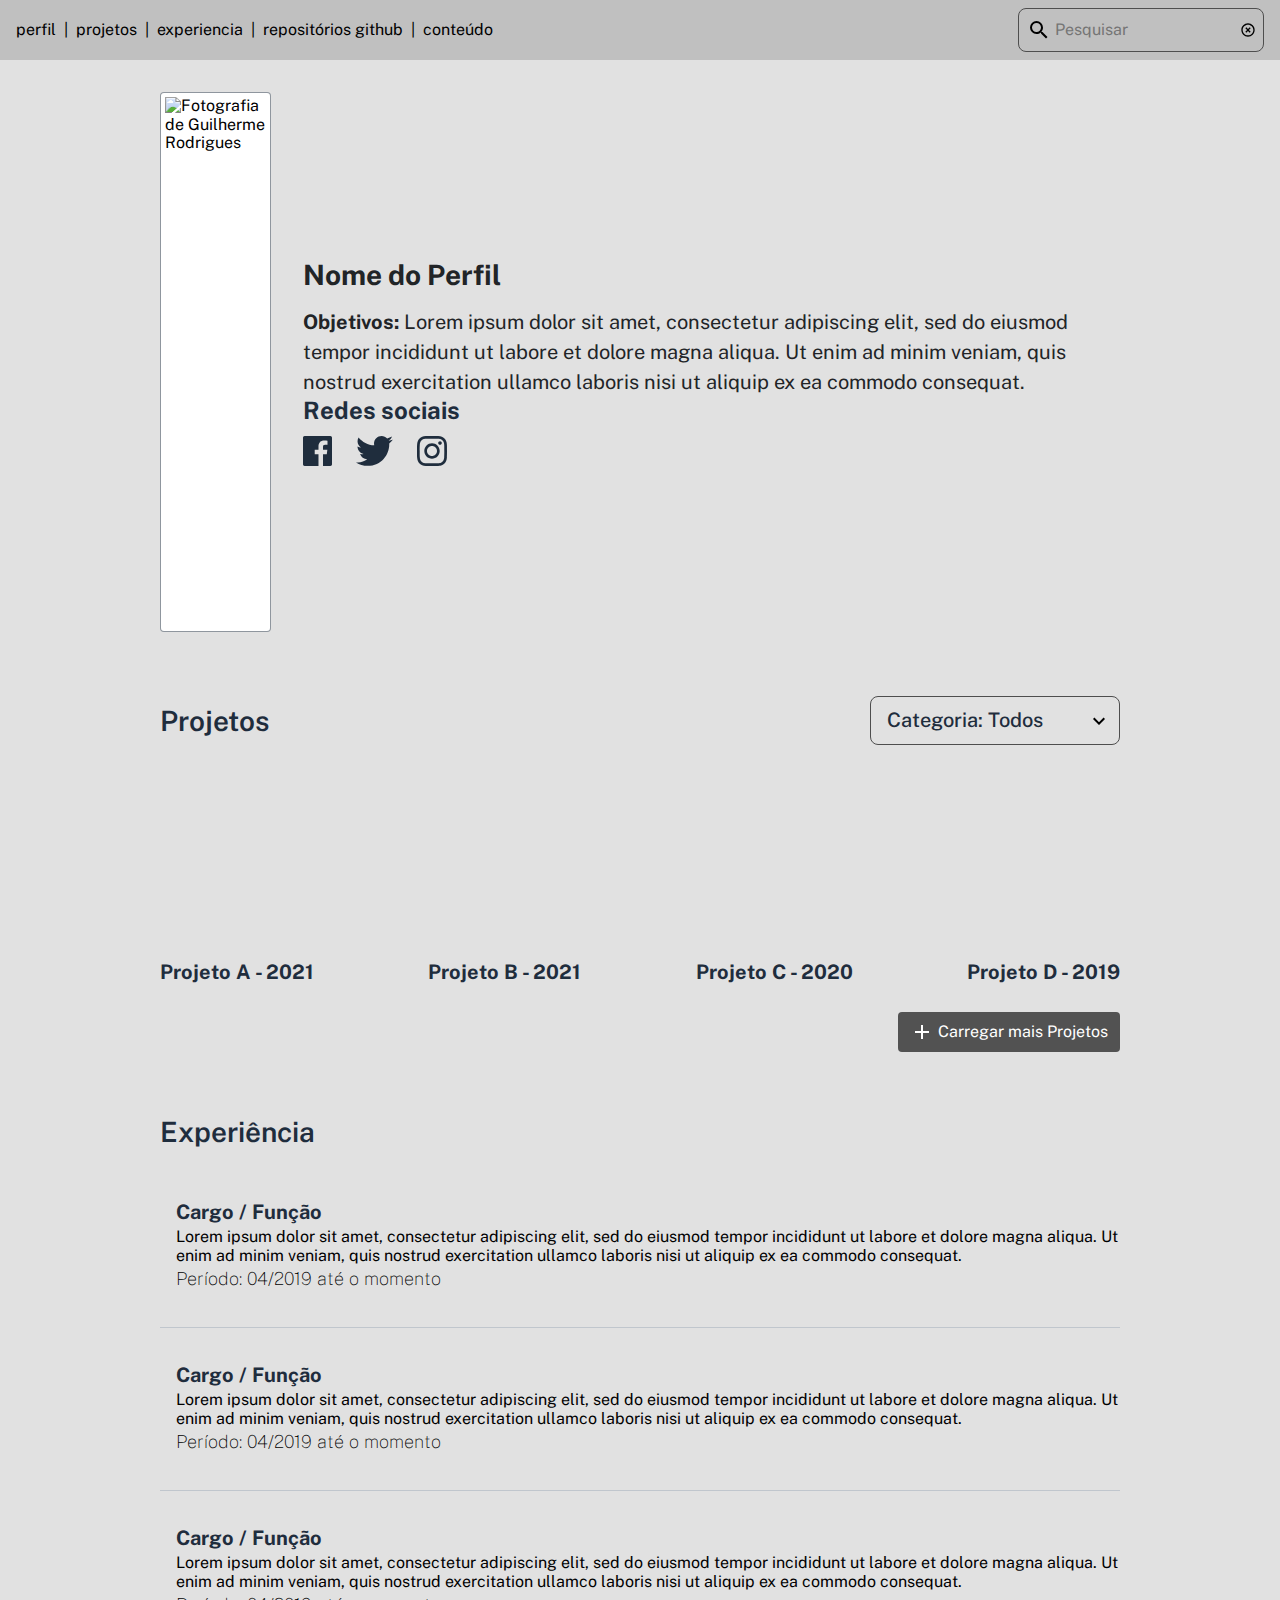
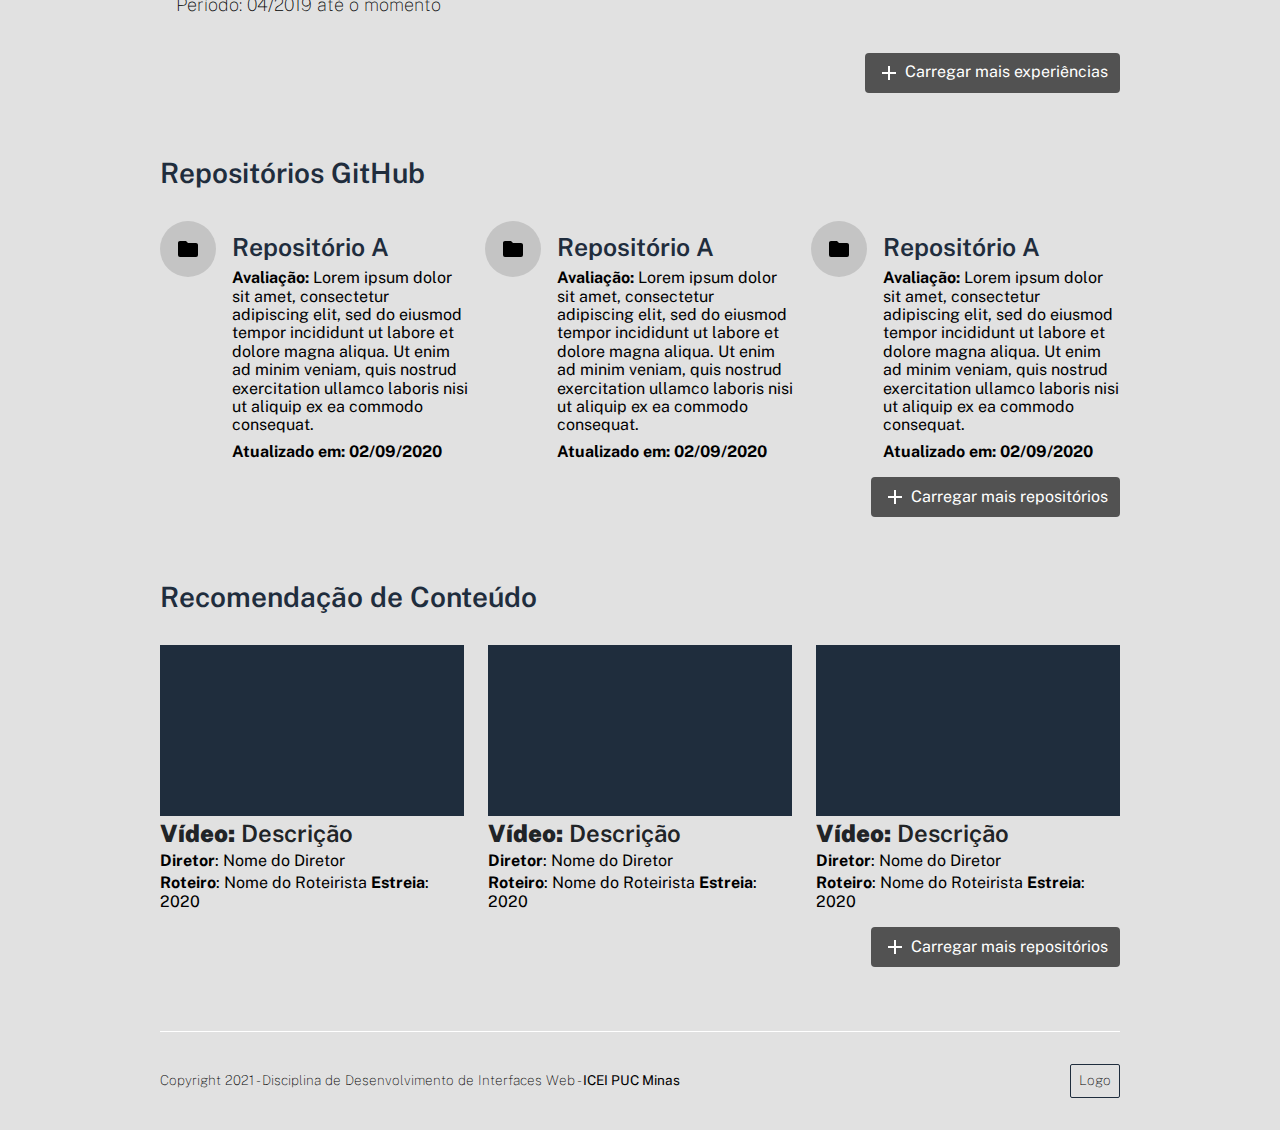
==== index.html @ 33e2d7bf "Adicionada seção de recomendações" ====
<!DOCTYPE html>
<html lang="pt-BR">
  <head>
    <!-- meta tags Requeridas -->
    <meta charset="utf-8" />
    <meta name="viewport" content="width=device-width, initial-scale=1" />
    <!-- Favicon e icones do site -->
    <link rel="apple-touch-icon" sizes="180x180" href="apple-touch-icon.png" />
    <link rel="icon" type="image/png" sizes="32x32" href="favicon-32x32.png" />
    <link rel="icon" type="image/png" sizes="16x16" href="favicon-16x16.png" />
    <link rel="manifest" href="site.webmanifest" />

    <!-- Nenhum framework externo apenas meu style e o nomalize para compatibilidade entre navegadores :) -->
    <link rel="stylesheet" href="vendor/normalize.css" />
    <link rel="stylesheet" href="style.css" />

    <!-- Titulo da aba -->
    <title>Site Pessoal</title>
  </head>

  <body>
    <header class="masthead">
      <nav>
        <ul>
          <!-- TODO: COlocar links com id das seções -->
          <li>perfil</li>
          <li>projetos</li>
          <li>experiencia</li>
          <li>repositórios github</li>
          <li>conteúdo</li>
        </ul>

        <span class="input-container">
          <input type="text" placeholder="Pesquisar" />
          <button class="delete-button"></button>
        </span>
      </nav>
    </header>

    <main class="site-content">
      <section class="profile-section">
        <img
          class="profile-section__profile-picture"
          src="https://github.com/guilhermerodrigues680.png"
          alt="Fotografia de Guilherme Rodrigues"
        />

        <div class="profile-section__side">
          <div class="profile-section__profile-information">
            <h2>Nome do Perfil</h2>
            <p>
              <b>Objetivos:</b> Lorem ipsum dolor sit amet, consectetur adipiscing elit, sed do
              eiusmod tempor incididunt ut labore et dolore magna aliqua. Ut enim ad minim veniam,
              quis nostrud exercitation ullamco laboris nisi ut aliquip ex ea commodo consequat.
            </p>
          </div>

          <div>
            <h6 class="profile-section__social-networks-title">Redes sociais</h6>
            <div class="profile-section__social-networks-images">
              <a href="https://facebook.com" target="_blank">
                <img src="images/facebook-logo.svg" alt="logo do facebook" />
              </a>
              <a href="https://twitter.com" target="_blank">
                <img src="images/twitter-bird-logo.svg" alt="logo do twitter" />
              </a>
              <a href="https://instagram.com" target="_blank">
                <img src="images/instagram-logo.svg" alt="logo do instagram" />
              </a>
            </div>
          </div>
        </div>
      </section>

      <section class="projects-section">
        <header>
          <h2>Projetos</h2>

          <select>
            <option>Categoria: Todos</option>
            <option>Categoria: Front-End</option>
            <option>Categoria: Back-End</option>
            <option>Categoria: IOT</option>
          </select>
        </header>

        <div class="projects-section__projects-list">
          <figure>
            <img src="http://lorempixel.com/400/400" alt="" />
            <figcaption>Projeto A - 2021</figcaption>
          </figure>

          <figure>
            <img src="http://lorempixel.com/400/400" alt="" />
            <figcaption>Projeto B - 2021</figcaption>
          </figure>

          <figure>
            <img src="http://lorempixel.com/400/400" alt="" />
            <figcaption>Projeto C - 2020</figcaption>
          </figure>

          <figure>
            <img src="http://lorempixel.com/400/400" alt="" />
            <figcaption>Projeto D - 2019</figcaption>
          </figure>
        </div>

        <footer>
          <button class="btn btn--plus">Carregar mais Projetos</button>
        </footer>
      </section>

      <section class="experience-section">
        <header>
          <h2>Experiência</h2>
        </header>

        <div class="experience-section__experience-list">
          <div class="experience-section__experience-card">
            <img src="http://lorempixel.com/400/400" alt="" />
            <div class="experience-section__experience-card__side">
              <h3>Cargo / Função</h3>
              <p>
                Lorem ipsum dolor sit amet, consectetur adipiscing elit, sed do eiusmod tempor
                incididunt ut labore et dolore magna aliqua. Ut enim ad minim veniam, quis nostrud
                exercitation ullamco laboris nisi ut aliquip ex ea commodo consequat.
              </p>
              <p>Período: 04/2019 até o momento</p>
            </div>
          </div>

          <hr class="hr" />

          <div class="experience-section__experience-card">
            <img src="http://lorempixel.com/400/400" alt="" />
            <div class="experience-section__experience-card__side">
              <h3>Cargo / Função</h3>
              <p>
                Lorem ipsum dolor sit amet, consectetur adipiscing elit, sed do eiusmod tempor
                incididunt ut labore et dolore magna aliqua. Ut enim ad minim veniam, quis nostrud
                exercitation ullamco laboris nisi ut aliquip ex ea commodo consequat.
              </p>
              <p>Período: 04/2019 até o momento</p>
            </div>
          </div>

          <hr class="hr" />

          <div class="experience-section__experience-card">
            <img src="http://lorempixel.com/400/400" alt="" />
            <div class="experience-section__experience-card__side">
              <h3>Cargo / Função</h3>
              <p>
                Lorem ipsum dolor sit amet, consectetur adipiscing elit, sed do eiusmod tempor
                incididunt ut labore et dolore magna aliqua. Ut enim ad minim veniam, quis nostrud
                exercitation ullamco laboris nisi ut aliquip ex ea commodo consequat.
              </p>
              <p>Período: 04/2019 até o momento</p>
            </div>
          </div>
        </div>

        <footer>
          <button class="btn btn--plus">Carregar mais experiências</button>
        </footer>
      </section>

      <section class="github-repositories-section">
        <header>
          <h2>Repositórios GitHub</h2>
        </header>

        <div class="github-repositories-section__repositories-list">
          <div class="github-repositories-section__repository-card">
            <span class="repository-card__image-container">
              <img src="images/folder.svg" alt="" />
            </span>

            <div class="repository-card__text-container">
              <h3>Repositório A</h3>
              <p>
                <b>Avaliação: </b>
                Lorem ipsum dolor sit amet, consectetur adipiscing elit, sed do eiusmod tempor
                incididunt ut labore et dolore magna aliqua. Ut enim ad minim veniam, quis nostrud
                exercitation ullamco laboris nisi ut aliquip ex ea commodo consequat.
              </p>
              <p>Atualizado em: 02/09/2020</p>
            </div>
          </div>

          <div class="github-repositories-section__repository-card">
            <span class="repository-card__image-container">
              <img src="images/folder.svg" alt="" />
            </span>

            <div class="repository-card__text-container">
              <h3>Repositório A</h3>
              <p>
                <b>Avaliação: </b>
                Lorem ipsum dolor sit amet, consectetur adipiscing elit, sed do eiusmod tempor
                incididunt ut labore et dolore magna aliqua. Ut enim ad minim veniam, quis nostrud
                exercitation ullamco laboris nisi ut aliquip ex ea commodo consequat.
              </p>
              <p>Atualizado em: 02/09/2020</p>
            </div>
          </div>

          <div class="github-repositories-section__repository-card">
            <span class="repository-card__image-container">
              <img src="images/folder.svg" alt="" />
            </span>

            <div class="repository-card__text-container">
              <h3>Repositório A</h3>
              <p>
                <b>Avaliação: </b>
                Lorem ipsum dolor sit amet, consectetur adipiscing elit, sed do eiusmod tempor
                incididunt ut labore et dolore magna aliqua. Ut enim ad minim veniam, quis nostrud
                exercitation ullamco laboris nisi ut aliquip ex ea commodo consequat.
              </p>
              <p>Atualizado em: 02/09/2020</p>
            </div>
          </div>
        </div>

        <footer>
          <button class="btn btn--plus">Carregar mais repositórios</button>
        </footer>
      </section>

      <section class="recommendation-section">
        <header>
          <h2>Recomendação de Conteúdo</h2>
        </header>

        <div class="recommendation-section__recommendation-list">
          <div class="recommendation-section__recommendation-card">
            <div class="recommendation-card__video-container">
              <iframe
                src="https://www.youtube-nocookie.com/embed/4dQtz1PpY9A"
                title="YouTube video player"
                allow="accelerometer; autoplay; clipboard-write; encrypted-media; gyroscope; picture-in-picture"
                allowfullscreen
              ></iframe>
            </div>

            <h3><b>Vídeo:</b> Descrição</h3>
            <p><b>Diretor</b>: Nome do Diretor</p>
            <p><b>Roteiro</b>: Nome do Roteirista <b>Estreia</b>: 2020</p>
          </div>

          <div class="recommendation-section__recommendation-card">
            <div class="recommendation-card__video-container">
              <iframe
                src="https://www.youtube-nocookie.com/embed/229xfk3EEM8"
                title="YouTube video player"
                allow="accelerometer; autoplay; clipboard-write; encrypted-media; gyroscope; picture-in-picture"
                allowfullscreen
              ></iframe>
            </div>

            <h3><b>Vídeo:</b> Descrição</h3>
            <p><b>Diretor</b>: Nome do Diretor</p>
            <p><b>Roteiro</b>: Nome do Roteirista <b>Estreia</b>: 2020</p>
          </div>

          <div class="recommendation-section__recommendation-card">
            <div class="recommendation-card__video-container">
              <iframe
                src="https://www.youtube-nocookie.com/embed/Ri76yOpLrNg"
                title="YouTube video player"
                allow="accelerometer; autoplay; clipboard-write; encrypted-media; gyroscope; picture-in-picture"
                allowfullscreen
              ></iframe>
            </div>

            <h3><b>Vídeo:</b> Descrição</h3>
            <p><b>Diretor</b>: Nome do Diretor</p>
            <p><b>Roteiro</b>: Nome do Roteirista <b>Estreia</b>: 2020</p>
          </div>
        </div>

        <footer>
          <button class="btn btn--plus">Carregar mais repositórios</button>
        </footer>
      </section>
    </main>

    <footer class="mastfooter">
      <span>
        Copyright 2021 - Disciplina de Desenvolvimento de Interfaces Web -
        <b>ICEI PUC Minas</b>
      </span>
      <span>Logo</span>
    </footer>

    <!-- Nenhuma biblioteca externa é necessária para o site funcionar :) -->
  </body>
</html>
---- style.css ----
@charset "UTF-8";
@import url("https://fonts.googleapis.com/css2?family=Public+Sans:wght@100;200;300;400;500;600;700;900&display=swap");
*,
*:before,
*:after {
  box-sizing: inherit;
}

html {
  box-sizing: border-box;
  font-family: "Public Sans", sans-serif;
}

body {
  background: #e1e1e1;
}

/* Removendo as bordas padrões */
blockquote,
dl,
dd,
h1,
h2,
h3,
h4,
h5,
h6,
hr,
figure,
p,
pre {
  margin: 0;
}

/* Os headings não têm estilo  */
h1,
h2,
h3,
h4,
h5,
h6 {
  font-size: inherit;
  font-weight: inherit;
}

/* Botões */
.btn {
  appearance: none;
  padding: 0.5rem 0.75rem;
  background: #525252;
  border-radius: 4px;
  border: none;
  color: white;
  display: flex;
  align-items: center;
  justify-content: center;
  cursor: pointer;
}

.btn--plus::before {
  content: "";
  display: block;
  background-color: transparent;
  background-image: url("images/plus.svg");
  background-repeat: no-repeat;
  background-position: center;
  background-size: contain;
  height: 1.5rem;
  width: 1.5rem;
  color: white;
  margin-right: 0.25rem;
}

/* Linhas */
.hr {
  border: none;
  border-top: thin solid rgba(96, 121, 148, 0.25);
}

/* Header e Navbar */
.masthead nav {
  background: #c0c0c0;
  padding: 0.5rem 1rem;
  display: flex;
  justify-content: center;
  align-items: center;
  margin-bottom: 2rem;
}

.masthead nav ul {
  display: none;
}

.masthead nav .input-container {
  position: relative;
  width: 100%;
}

.masthead nav .input-container input {
  width: 100%;
  background: url("images/magnify.svg") 0.5rem 50% no-repeat;
  padding: 0.75rem 1rem 0.75rem 2.25rem;
  border-radius: 8px;
  border: thin solid #4e4e4e;
  appearance: none;
}

.masthead nav .input-container .delete-button {
  position: absolute;
  top: 50%;
  right: 0.5rem;
  transform: translateY(-50%);
  background-color: transparent;
  background-image: url("images/close-circle-outline.svg");
  background-repeat: no-repeat;
  background-position: center;
  background-size: contain;
  border: none;
  appearance: none;
  height: 1rem;
  width: 1rem;
  cursor: pointer;
}

@media (min-width: 992px) {
  .masthead nav {
    justify-content: space-between;
  }
  .masthead nav ul {
    list-style: none;
    margin: 0;
    padding: 0;
    display: flex;
    column-gap: 0.5em;
  }
  .masthead nav ul li {
    cursor: pointer;
  }
  .masthead nav ul li:not(:first-child)::before {
    content: "|";
    padding-right: 0.5rem;
    cursor: default;
  }
}

@media (min-width: 992px) and (hover: hover) and (pointer: fine) {
  .masthead nav ul li:hover {
    /* https://ferie.medium.com/detect-a-touch-device-with-only-css-9f8e30fa1134 */
    /* mouse, touch pad */
    color: #607994;
  }
  .masthead nav ul li:hover::before {
    color: #1f2d3d;
  }
}

@media (min-width: 992px) {
  .masthead nav .input-container {
    width: auto;
  }
  .masthead nav .input-container input {
    width: auto;
  }
}

/* Aplicar a todas secoes responsivas */
.responsive-section, .profile-section, .projects-section, .experience-section, .github-repositories-section, .recommendation-section, .mastfooter {
  width: 100%;
  margin: 0 auto;
}

@media (min-width: 576px) {
  .responsive-section, .profile-section, .projects-section, .experience-section, .github-repositories-section, .recommendation-section, .mastfooter {
    width: 540px;
  }
}

@media (min-width: 768px) {
  .responsive-section, .profile-section, .projects-section, .experience-section, .github-repositories-section, .recommendation-section, .mastfooter {
    width: 540px;
  }
}

@media (min-width: 992px) {
  .responsive-section, .profile-section, .projects-section, .experience-section, .github-repositories-section, .recommendation-section, .mastfooter {
    width: 720px;
  }
}

@media (min-width: 1200px) {
  .responsive-section, .profile-section, .projects-section, .experience-section, .github-repositories-section, .recommendation-section, .mastfooter {
    width: 960px;
  }
}

@media (min-width: 1400px) {
  .responsive-section, .profile-section, .projects-section, .experience-section, .github-repositories-section, .recommendation-section, .mastfooter {
    width: 1140px;
  }
}

/* Profile Section */
.profile-section {
  display: flex;
  flex-direction: column;
  align-items: center;
  column-gap: 2rem;
  padding: 0rem 0.5rem;
}

.profile-section .profile-section__profile-picture {
  border-radius: 4px;
  height: 30vh;
  background: #ffffff;
  border: 1px solid #1f2d3d80;
  padding: 0.25rem;
}

.profile-section .profile-section__side {
  display: flex;
  flex-direction: column;
  justify-content: space-between;
  color: #212427;
}

.profile-section .profile-section__side .profile-section__profile-information h2 {
  font-size: 1.75rem;
  font-weight: 700;
  margin-bottom: 1rem;
}

.profile-section .profile-section__side .profile-section__profile-information p {
  line-height: 1.5em;
  font-size: 1.25rem;
}

.profile-section .profile-section__side .profile-section__social-networks-title {
  font-size: 1.5rem;
  font-weight: 700;
  margin-bottom: 0.75rem;
  color: #1f2d3d;
}

.profile-section .profile-section__side .profile-section__social-networks-images {
  height: 30px;
  display: flex;
  column-gap: 1.5rem;
}

.profile-section .profile-section__side .profile-section__social-networks-images a,
.profile-section .profile-section__side .profile-section__social-networks-images img {
  height: 100%;
  display: block;
}

@media (min-width: 992px) {
  .profile-section {
    flex-direction: row;
    padding: 0rem;
  }
  .profile-section .profile-section__profile-picture {
    height: 60vh;
  }
}

/* Seção de Projetos */
.projects-section {
  margin-top: 4rem;
  padding: 0rem 1rem;
}

@media (min-width: 992px) {
  .projects-section {
    padding: 0rem;
  }
}

.projects-section header {
  display: flex;
  flex-direction: column;
  row-gap: 1rem;
  align-items: center;
  margin-bottom: 2rem;
}

.projects-section header h2 {
  font-size: 1.75rem;
  font-weight: 600;
  color: #1f2d3d;
}

.projects-section header select {
  padding: 0.75rem 2.25rem 0.75rem 1rem;
  font-size: 1.25rem;
  font-weight: 500;
  color: #1f2d3d;
  background-color: transparent;
  background-image: url("images/chevron-down.svg");
  background-position: right 0.5rem center;
  background-repeat: no-repeat;
  border: thin solid #4e4e4e;
  border-radius: 8px;
  appearance: none;
}

.projects-section header select:focus {
  background-image: url("images/chevron-up.svg");
}

.projects-section header select option {
  color: #1f2d3d;
  font-weight: 100;
}

@media (min-width: 576px) {
  .projects-section header {
    flex-direction: row;
    justify-content: space-between;
    align-items: center;
  }
}

.projects-section .projects-section__projects-list {
  display: flex;
  justify-content: center;
  gap: 0.5rem;
  flex-wrap: wrap;
}

@media (min-width: 576px) {
  .projects-section .projects-section__projects-list {
    justify-content: space-between;
  }
}

.projects-section .projects-section__projects-list figure img {
  display: block;
  height: auto;
  width: 100%;
  border-radius: 4px;
}

@media (min-width: 576px) {
  .projects-section .projects-section__projects-list figure img {
    height: 180px;
    width: auto;
  }
}

.projects-section .projects-section__projects-list figure figcaption {
  margin-top: 0.25rem;
  font-size: 1.25rem;
  font-weight: 700;
  margin-bottom: 0.75rem;
  color: #1f2d3d;
  text-align: center;
}

.projects-section footer {
  display: flex;
  justify-content: center;
  margin-top: 1rem;
}

@media (min-width: 576px) {
  .projects-section footer {
    justify-content: flex-end;
  }
}

/* Secao de experiencia */
.experience-section {
  margin-top: 4rem;
  padding: 0rem 1rem;
}

@media (min-width: 992px) {
  .experience-section {
    padding: 0rem;
  }
}

.experience-section header {
  margin-bottom: 2rem;
}

.experience-section header h2 {
  font-size: 1.75rem;
  font-weight: 600;
  color: #1f2d3d;
}

.experience-section .experience-section__experience-list {
  display: flex;
  flex-direction: column;
  row-gap: 1rem;
}

.experience-section .experience-section__experience-list .experience-section__experience-card {
  display: flex;
  align-items: center;
  column-gap: 1rem;
}

.experience-section .experience-section__experience-list .experience-section__experience-card > img {
  height: 100px;
  border-radius: 4px;
}

@media (min-width: 576px) {
  .experience-section .experience-section__experience-list .experience-section__experience-card > img {
    height: 130px;
  }
}

.experience-section .experience-section__experience-list .experience-section__experience-card .experience-section__experience-card__side {
  display: flex;
  flex-direction: column;
  row-gap: 0.25rem;
  justify-content: space-between;
}

.experience-section .experience-section__experience-list .experience-section__experience-card .experience-section__experience-card__side h3 {
  font-size: 1.25rem;
  font-weight: 700;
  color: #1f2d3d;
  text-align: center;
}

@media (min-width: 576px) {
  .experience-section .experience-section__experience-list .experience-section__experience-card .experience-section__experience-card__side h3 {
    text-align: left;
  }
}

.experience-section .experience-section__experience-list .experience-section__experience-card .experience-section__experience-card__side p:first-of-type {
  font-size: 1rem;
  text-align: justify;
}

@media (min-width: 576px) {
  .experience-section .experience-section__experience-list .experience-section__experience-card .experience-section__experience-card__side p:first-of-type {
    text-align: left;
  }
}

.experience-section .experience-section__experience-list .experience-section__experience-card .experience-section__experience-card__side p:last-of-type {
  font-weight: 100;
  font-size: 1.125rem;
}

.experience-section footer {
  display: flex;
  justify-content: center;
  margin-top: 1rem;
}

@media (min-width: 576px) {
  .experience-section footer {
    justify-content: flex-end;
  }
}

/* Secao de repositorios */
.github-repositories-section {
  margin-top: 4rem;
  padding: 0rem 1rem;
}

@media (min-width: 992px) {
  .github-repositories-section {
    padding: 0rem;
  }
}

.github-repositories-section header {
  margin-bottom: 2rem;
}

.github-repositories-section header h2 {
  font-size: 1.75rem;
  font-weight: 600;
  color: #1f2d3d;
}

.github-repositories-section .github-repositories-section__repositories-list {
  display: flex;
  flex-direction: column;
  gap: 1rem 0rem;
}

@media (min-width: 992px) {
  .github-repositories-section .github-repositories-section__repositories-list {
    flex-direction: row;
    gap: 0rem 1rem;
  }
}

.github-repositories-section .github-repositories-section__repositories-list .github-repositories-section__repository-card {
  display: flex;
  align-items: flex-start;
  column-gap: 1rem;
}

.github-repositories-section .github-repositories-section__repositories-list .github-repositories-section__repository-card .repository-card__image-container {
  display: flex;
  justify-content: center;
  align-items: center;
  padding: 1rem;
  background: #c4c4c4;
  border-radius: 50%;
}

.github-repositories-section .github-repositories-section__repositories-list .repository-card__text-container {
  display: flex;
  flex-direction: column;
  row-gap: 0.5rem;
  margin-top: 0.75rem;
}

.github-repositories-section .github-repositories-section__repositories-list .repository-card__text-container h3 {
  font-size: 1.55rem;
  font-weight: 600;
  color: #1f2d3d;
}

.github-repositories-section .github-repositories-section__repositories-list .repository-card__text-container > p:last-child {
  font-weight: 700;
}

.github-repositories-section footer {
  display: flex;
  justify-content: center;
  margin-top: 1rem;
}

@media (min-width: 576px) {
  .github-repositories-section footer {
    justify-content: flex-end;
  }
}

/* Seção de recomendações */
.recommendation-section {
  margin-top: 4rem;
  padding: 0rem 1rem;
}

@media (min-width: 992px) {
  .recommendation-section {
    padding: 0rem;
  }
}

.recommendation-section header {
  margin-bottom: 2rem;
}

.recommendation-section header h2 {
  font-size: 1.75rem;
  font-weight: 600;
  color: #1f2d3d;
}

.recommendation-section .recommendation-section__recommendation-list {
  display: flex;
  flex-direction: column;
  align-items: center;
  gap: 1.5rem;
}

@media (min-width: 992px) {
  .recommendation-section .recommendation-section__recommendation-list {
    flex-direction: row;
    align-items: stretch;
  }
}

.recommendation-section .recommendation-section__recommendation-list .recommendation-section__recommendation-card {
  width: 100%;
  display: flex;
  flex-direction: column;
  row-gap: 0.25rem;
}

.recommendation-section .recommendation-section__recommendation-list .recommendation-section__recommendation-card .recommendation-card__video-container {
  position: relative;
  background: #1f2d3d;
  padding-bottom: 56.25%;
  /* 16:9, for an aspect ratio of 1:1 change to this value to 100% */
}

.recommendation-section .recommendation-section__recommendation-list .recommendation-section__recommendation-card .recommendation-card__video-container iframe {
  position: absolute;
  width: 100%;
  height: 100%;
  border: none;
}

.recommendation-section .recommendation-section__recommendation-list .recommendation-section__recommendation-card > h3 {
  font-size: 1.5rem;
  font-weight: 600;
  color: #212427;
}

.recommendation-section footer {
  display: flex;
  justify-content: center;
  margin-top: 1rem;
}

@media (min-width: 576px) {
  .recommendation-section footer {
    justify-content: flex-end;
  }
}

/* footer */
.mastfooter {
  display: flex;
  flex-direction: column;
  justify-content: center;
  row-gap: 1rem;
  align-items: center;
  margin-top: 4rem;
  padding: 2rem 0rem;
  border-top: thin solid white;
  padding: 2rem 1rem;
  font-size: 0.85rem;
  font-weight: 100;
  text-align: center;
}

@media (min-width: 992px) {
  .mastfooter {
    flex-direction: row;
    justify-content: space-between;
    align-items: center;
    text-align: left;
    padding: 2rem 0rem;
  }
}

.mastfooter > span:last-of-type {
  border: thin solid #1f2d3d;
  border-radius: 2px;
  padding: 0.5rem;
}
/*# sourceMappingURL=style.css.map */
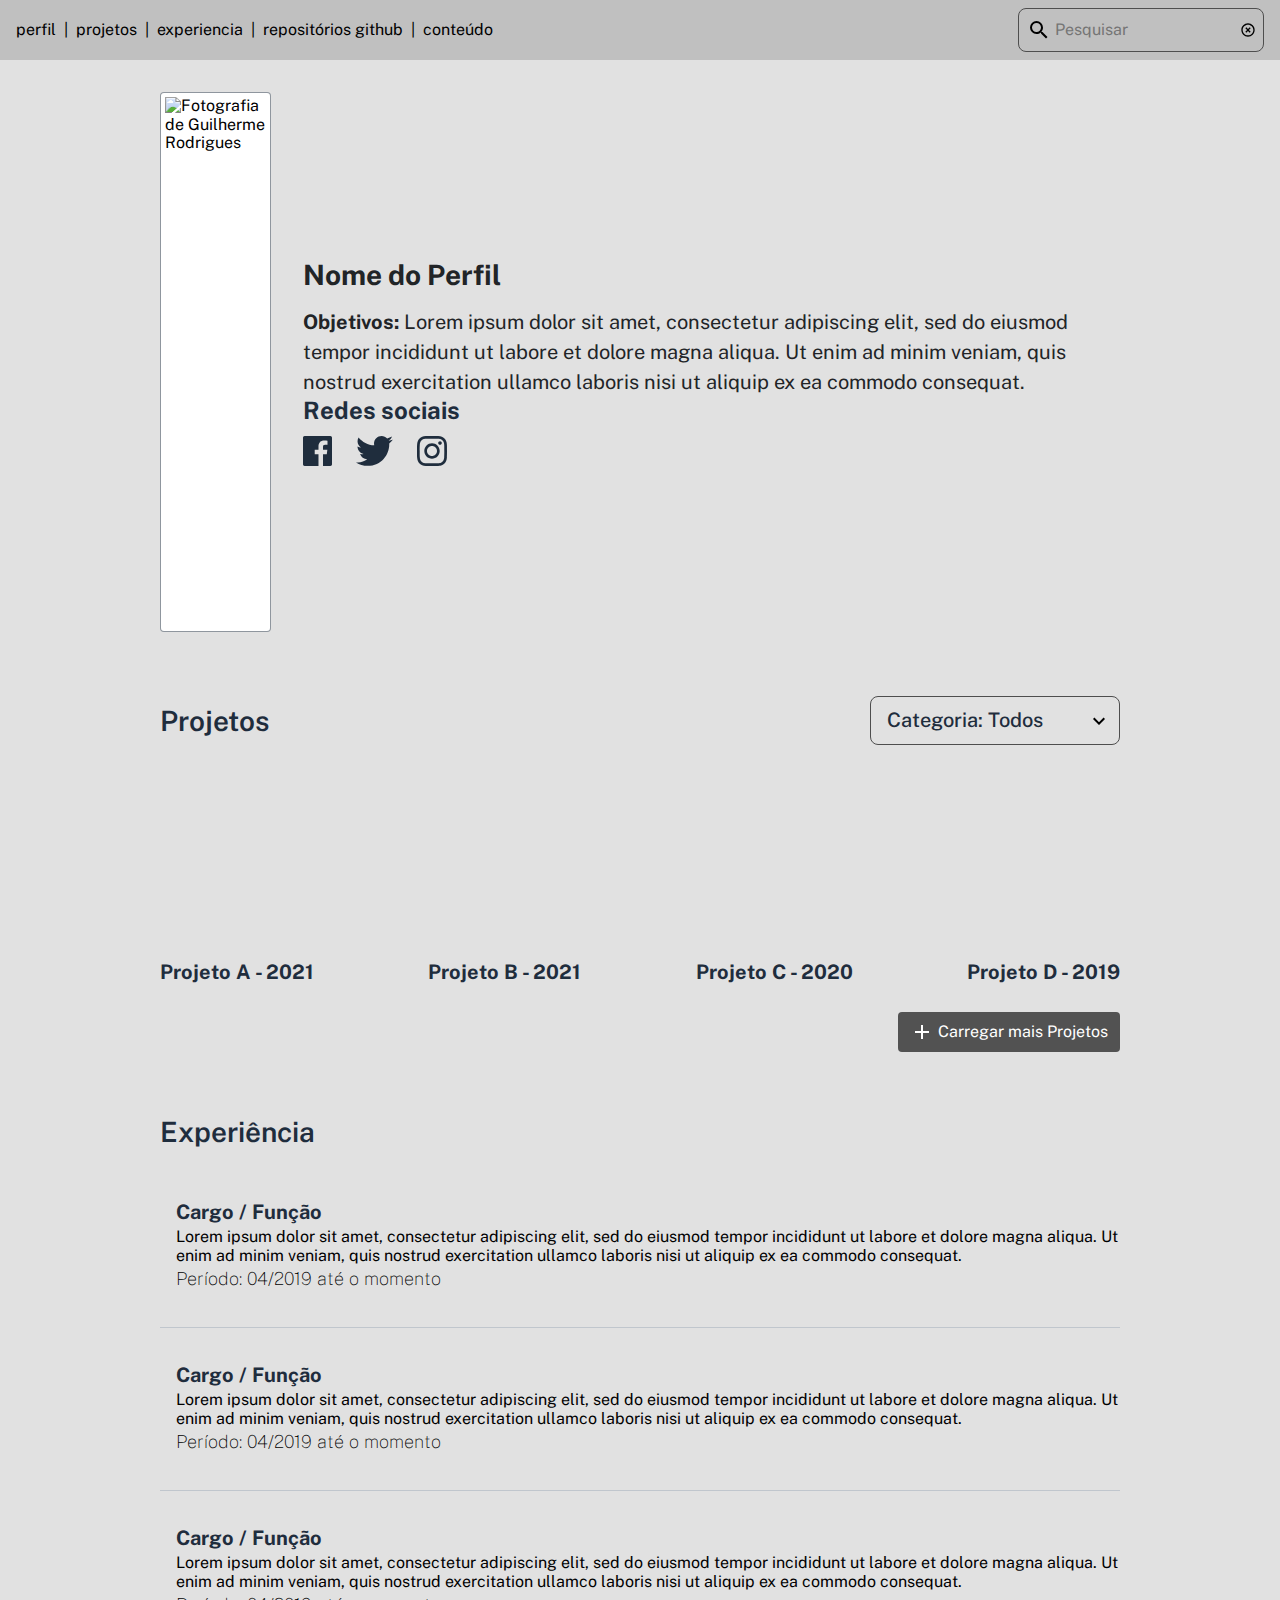
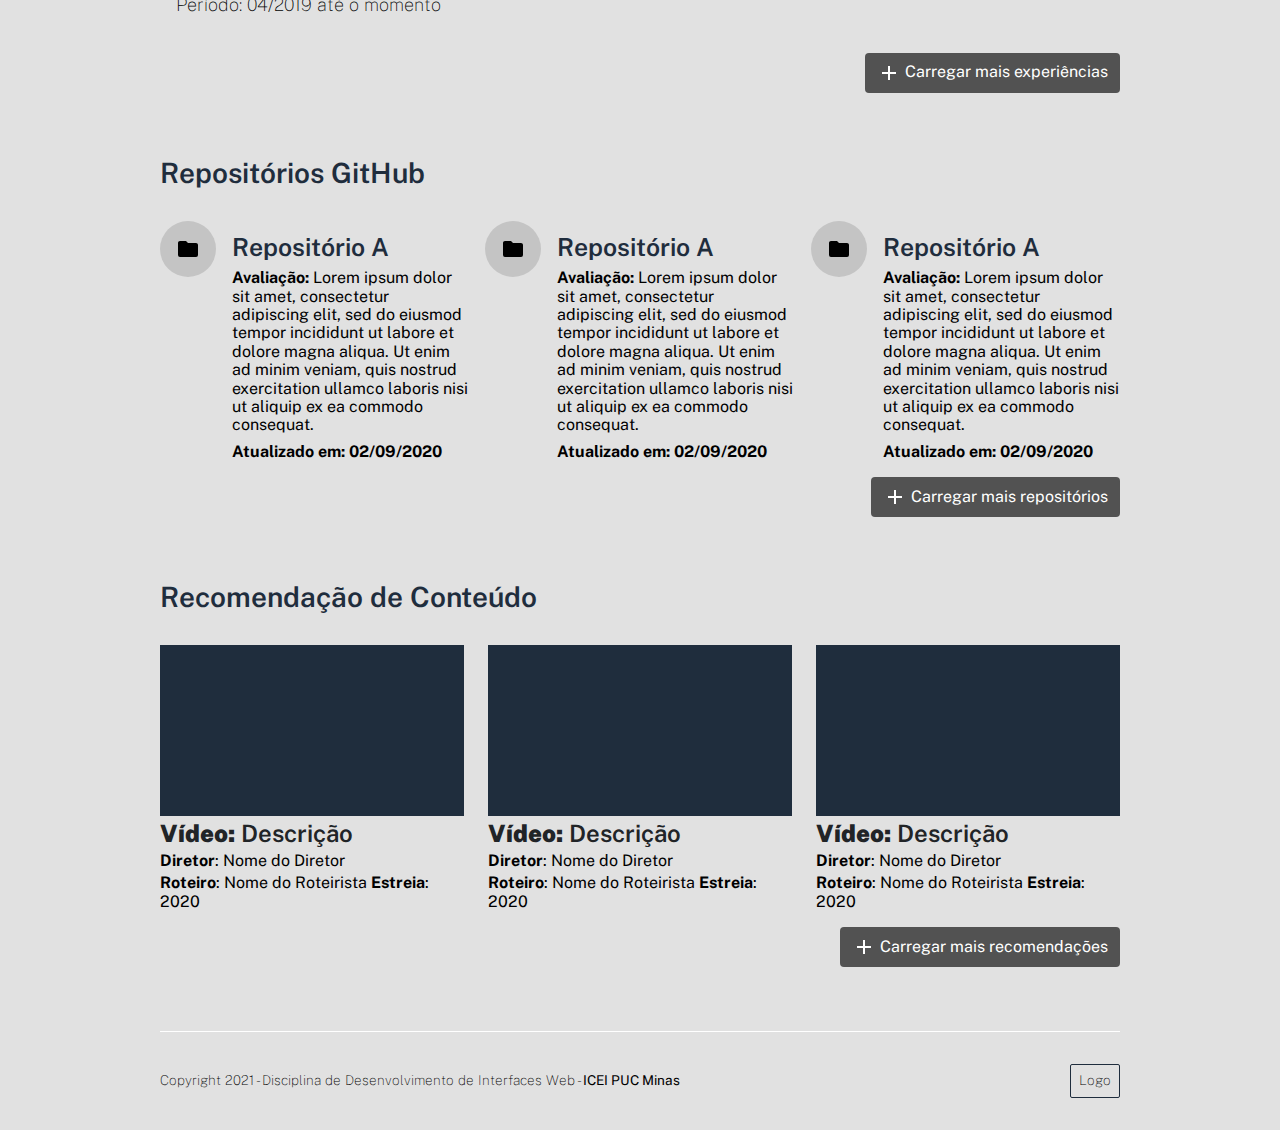
==== commit 8a46146a: "Correções simples" ====
--- a/index.html
+++ b/index.html
@@ -282,7 +282,7 @@
         </div>
 
         <footer>
-          <button class="btn btn--plus">Carregar mais repositórios</button>
+          <button class="btn btn--plus">Carregar mais recomendações</button>
         </footer>
       </section>
     </main>
--- a/style.css
+++ b/style.css
@@ -122,7 +122,7 @@
   cursor: pointer;
 }
 
-@media (min-width: 992px) {
+@media (min-width: 768px) {
   .masthead nav {
     justify-content: space-between;
   }
@@ -143,7 +143,7 @@
   }
 }
 
-@media (min-width: 992px) and (hover: hover) and (pointer: fine) {
+@media (min-width: 768px) and (hover: hover) and (pointer: fine) {
   .masthead nav ul li:hover {
     /* https://ferie.medium.com/detect-a-touch-device-with-only-css-9f8e30fa1134 */
     /* mouse, touch pad */
@@ -154,7 +154,7 @@
   }
 }
 
-@media (min-width: 992px) {
+@media (min-width: 768px) {
   .masthead nav .input-container {
     width: auto;
   }
@@ -204,7 +204,7 @@
   display: flex;
   flex-direction: column;
   align-items: center;
-  column-gap: 2rem;
+  gap: 2rem;
   padding: 0rem 0.5rem;
 }
 
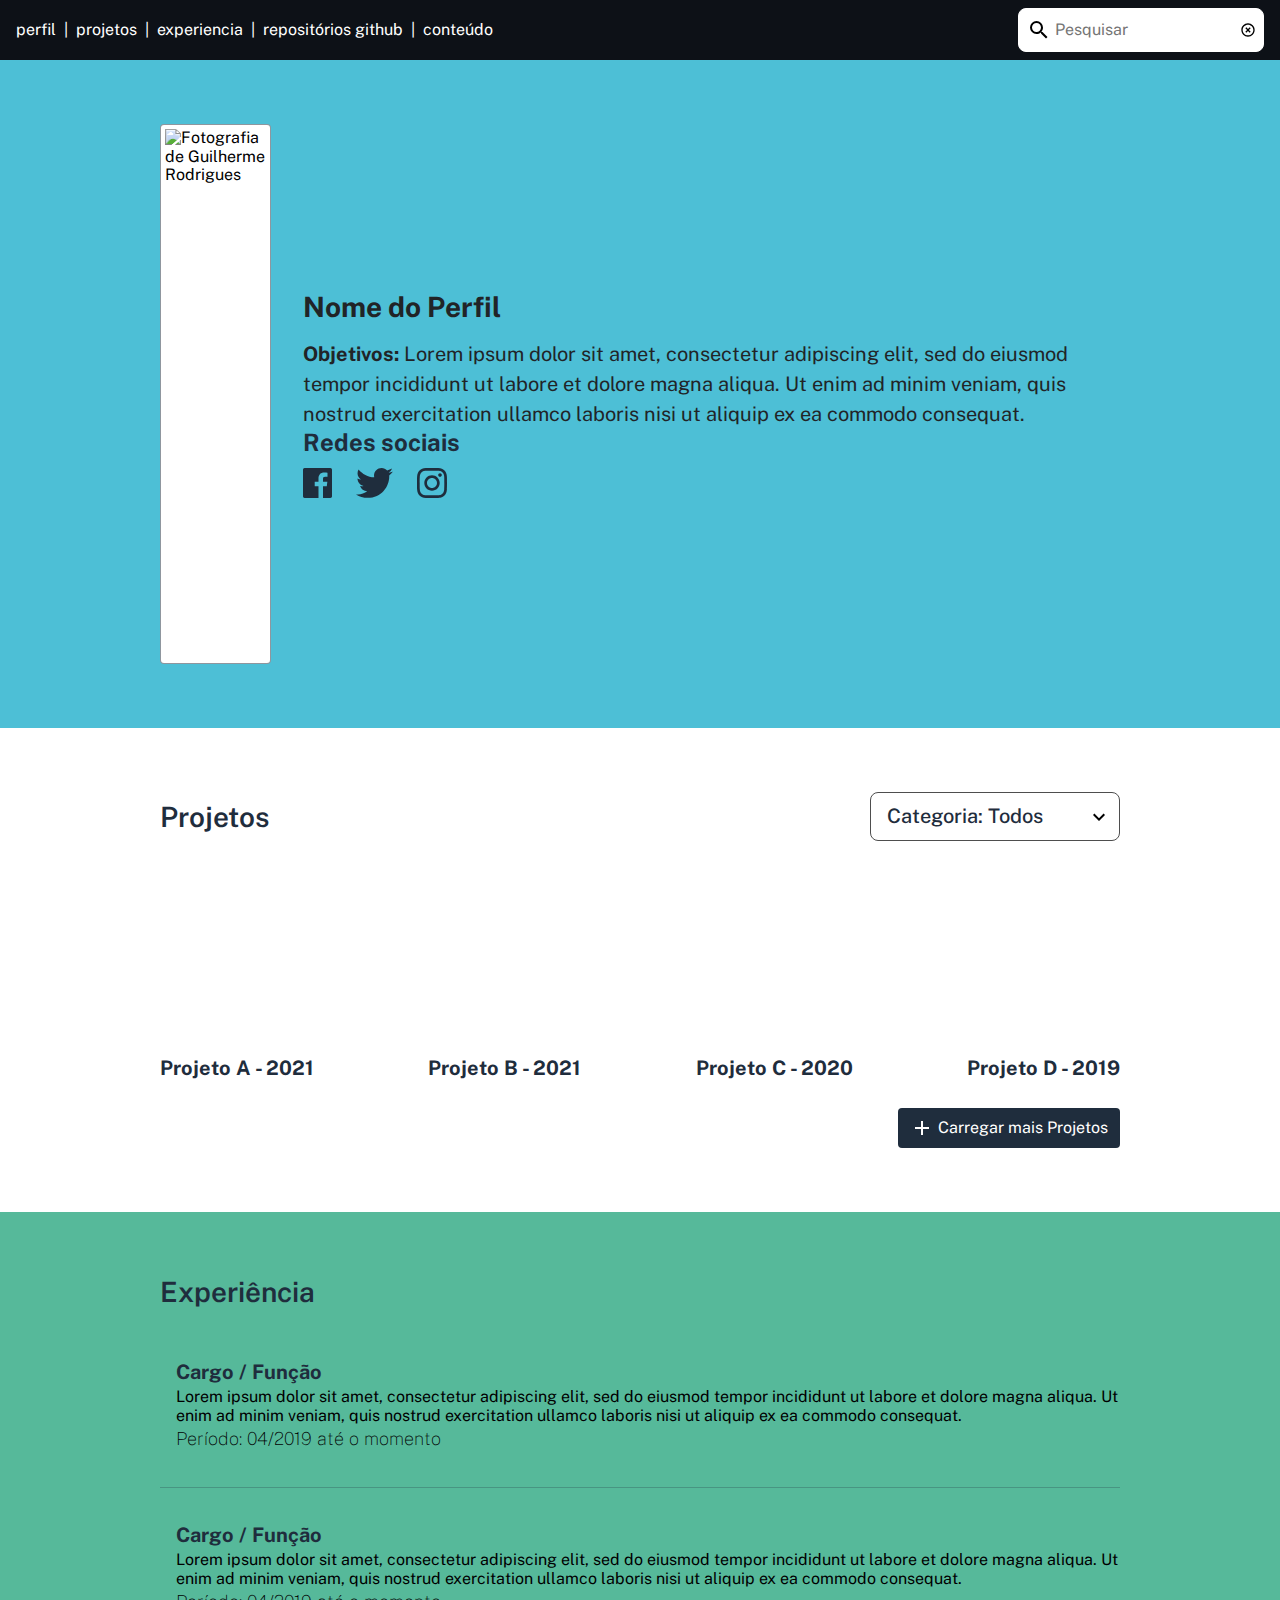
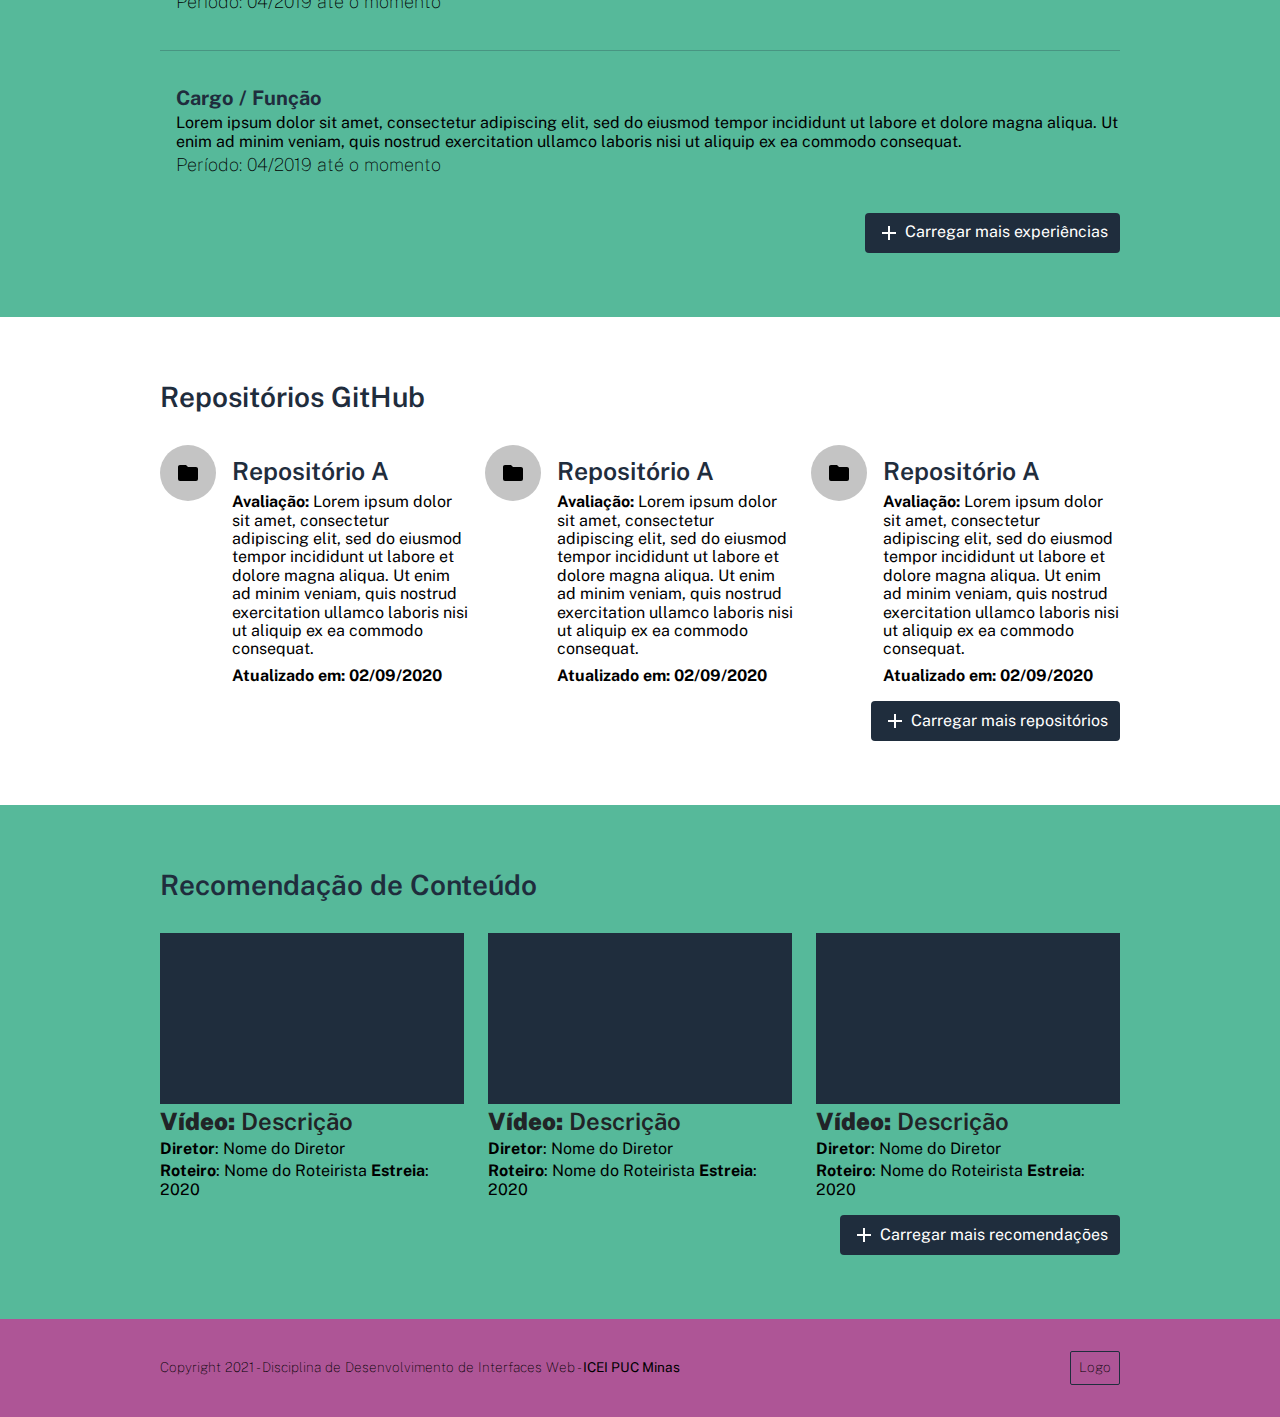
==== commit 6a6b3960: "Melhoria nas cores do website" ====
--- a/index.html
+++ b/index.html
@@ -39,260 +39,246 @@
 
     <main class="site-content">
       <section class="profile-section">
-        <img
-          class="profile-section__profile-picture"
-          src="https://github.com/guilhermerodrigues680.png"
-          alt="Fotografia de Guilherme Rodrigues"
-        />
-
-        <div class="profile-section__side">
-          <div class="profile-section__profile-information">
-            <h2>Nome do Perfil</h2>
-            <p>
-              <b>Objetivos:</b> Lorem ipsum dolor sit amet, consectetur adipiscing elit, sed do
-              eiusmod tempor incididunt ut labore et dolore magna aliqua. Ut enim ad minim veniam,
-              quis nostrud exercitation ullamco laboris nisi ut aliquip ex ea commodo consequat.
-            </p>
-          </div>
-
-          <div>
-            <h6 class="profile-section__social-networks-title">Redes sociais</h6>
-            <div class="profile-section__social-networks-images">
-              <a href="https://facebook.com" target="_blank">
-                <img src="images/facebook-logo.svg" alt="logo do facebook" />
-              </a>
-              <a href="https://twitter.com" target="_blank">
-                <img src="images/twitter-bird-logo.svg" alt="logo do twitter" />
-              </a>
-              <a href="https://instagram.com" target="_blank">
-                <img src="images/instagram-logo.svg" alt="logo do instagram" />
-              </a>
+        <div class="profile-section__content">
+          <img
+            class="profile-section__profile-picture"
+            src="https://github.com/guilhermerodrigues680.png"
+            alt="Fotografia de Guilherme Rodrigues"
+          />
+
+          <div class="profile-section__side">
+            <div class="profile-section__profile-information">
+              <h2>Nome do Perfil</h2>
+              <p>
+                <b>Objetivos:</b> Lorem ipsum dolor sit amet, consectetur adipiscing elit, sed do
+                eiusmod tempor incididunt ut labore et dolore magna aliqua. Ut enim ad minim veniam,
+                quis nostrud exercitation ullamco laboris nisi ut aliquip ex ea commodo consequat.
+              </p>
+            </div>
+
+            <div>
+              <h6 class="profile-section__social-networks-title">Redes sociais</h6>
+              <div class="profile-section__social-networks-images">
+                <a href="https://facebook.com" target="_blank">
+                  <img src="images/facebook-logo.svg" alt="logo do facebook" />
+                </a>
+                <a href="https://twitter.com" target="_blank">
+                  <img src="images/twitter-bird-logo.svg" alt="logo do twitter" />
+                </a>
+                <a href="https://instagram.com" target="_blank">
+                  <img src="images/instagram-logo.svg" alt="logo do instagram" />
+                </a>
+              </div>
             </div>
           </div>
         </div>
       </section>
 
       <section class="projects-section">
-        <header>
-          <h2>Projetos</h2>
-
-          <select>
-            <option>Categoria: Todos</option>
-            <option>Categoria: Front-End</option>
-            <option>Categoria: Back-End</option>
-            <option>Categoria: IOT</option>
-          </select>
-        </header>
-
-        <div class="projects-section__projects-list">
-          <figure>
-            <img src="http://lorempixel.com/400/400" alt="" />
-            <figcaption>Projeto A - 2021</figcaption>
-          </figure>
-
-          <figure>
-            <img src="http://lorempixel.com/400/400" alt="" />
-            <figcaption>Projeto B - 2021</figcaption>
-          </figure>
-
-          <figure>
-            <img src="http://lorempixel.com/400/400" alt="" />
-            <figcaption>Projeto C - 2020</figcaption>
-          </figure>
-
-          <figure>
-            <img src="http://lorempixel.com/400/400" alt="" />
-            <figcaption>Projeto D - 2019</figcaption>
-          </figure>
-        </div>
-
-        <footer>
-          <button class="btn btn--plus">Carregar mais Projetos</button>
-        </footer>
+        <div class="projects-section__content">
+          <header>
+            <h2>Projetos</h2>
+            <select>
+              <option>Categoria: Todos</option>
+              <option>Categoria: Front-End</option>
+              <option>Categoria: Back-End</option>
+              <option>Categoria: IOT</option>
+            </select>
+          </header>
+          <div class="projects-section__projects-list">
+            <figure>
+              <img src="http://lorempixel.com/400/400" alt="" />
+              <figcaption>Projeto A - 2021</figcaption>
+            </figure>
+            <figure>
+              <img src="http://lorempixel.com/400/400" alt="" />
+              <figcaption>Projeto B - 2021</figcaption>
+            </figure>
+            <figure>
+              <img src="http://lorempixel.com/400/400" alt="" />
+              <figcaption>Projeto C - 2020</figcaption>
+            </figure>
+            <figure>
+              <img src="http://lorempixel.com/400/400" alt="" />
+              <figcaption>Projeto D - 2019</figcaption>
+            </figure>
+          </div>
+          <footer>
+            <button class="btn btn--plus">Carregar mais Projetos</button>
+          </footer>
+        </div>
       </section>
 
       <section class="experience-section">
-        <header>
-          <h2>Experiência</h2>
-        </header>
-
-        <div class="experience-section__experience-list">
-          <div class="experience-section__experience-card">
-            <img src="http://lorempixel.com/400/400" alt="" />
-            <div class="experience-section__experience-card__side">
-              <h3>Cargo / Função</h3>
-              <p>
-                Lorem ipsum dolor sit amet, consectetur adipiscing elit, sed do eiusmod tempor
-                incididunt ut labore et dolore magna aliqua. Ut enim ad minim veniam, quis nostrud
-                exercitation ullamco laboris nisi ut aliquip ex ea commodo consequat.
-              </p>
-              <p>Período: 04/2019 até o momento</p>
-            </div>
-          </div>
-
-          <hr class="hr" />
-
-          <div class="experience-section__experience-card">
-            <img src="http://lorempixel.com/400/400" alt="" />
-            <div class="experience-section__experience-card__side">
-              <h3>Cargo / Função</h3>
-              <p>
-                Lorem ipsum dolor sit amet, consectetur adipiscing elit, sed do eiusmod tempor
-                incididunt ut labore et dolore magna aliqua. Ut enim ad minim veniam, quis nostrud
-                exercitation ullamco laboris nisi ut aliquip ex ea commodo consequat.
-              </p>
-              <p>Período: 04/2019 até o momento</p>
-            </div>
-          </div>
-
-          <hr class="hr" />
-
-          <div class="experience-section__experience-card">
-            <img src="http://lorempixel.com/400/400" alt="" />
-            <div class="experience-section__experience-card__side">
-              <h3>Cargo / Função</h3>
-              <p>
-                Lorem ipsum dolor sit amet, consectetur adipiscing elit, sed do eiusmod tempor
-                incididunt ut labore et dolore magna aliqua. Ut enim ad minim veniam, quis nostrud
-                exercitation ullamco laboris nisi ut aliquip ex ea commodo consequat.
-              </p>
-              <p>Período: 04/2019 até o momento</p>
-            </div>
-          </div>
-        </div>
-
-        <footer>
-          <button class="btn btn--plus">Carregar mais experiências</button>
-        </footer>
+        <div class="experience-section__content">
+          <header>
+            <h2>Experiência</h2>
+          </header>
+          <div class="experience-section__experience-list">
+            <div class="experience-section__experience-card">
+              <img src="http://lorempixel.com/400/400" alt="" />
+              <div class="experience-section__experience-card__side">
+                <h3>Cargo / Função</h3>
+                <p>
+                  Lorem ipsum dolor sit amet, consectetur adipiscing elit, sed do eiusmod tempor
+                  incididunt ut labore et dolore magna aliqua. Ut enim ad minim veniam, quis nostrud
+                  exercitation ullamco laboris nisi ut aliquip ex ea commodo consequat.
+                </p>
+                <p>Período: 04/2019 até o momento</p>
+              </div>
+            </div>
+            <hr class="hr" />
+            <div class="experience-section__experience-card">
+              <img src="http://lorempixel.com/400/400" alt="" />
+              <div class="experience-section__experience-card__side">
+                <h3>Cargo / Função</h3>
+                <p>
+                  Lorem ipsum dolor sit amet, consectetur adipiscing elit, sed do eiusmod tempor
+                  incididunt ut labore et dolore magna aliqua. Ut enim ad minim veniam, quis nostrud
+                  exercitation ullamco laboris nisi ut aliquip ex ea commodo consequat.
+                </p>
+                <p>Período: 04/2019 até o momento</p>
+              </div>
+            </div>
+            <hr class="hr" />
+            <div class="experience-section__experience-card">
+              <img src="http://lorempixel.com/400/400" alt="" />
+              <div class="experience-section__experience-card__side">
+                <h3>Cargo / Função</h3>
+                <p>
+                  Lorem ipsum dolor sit amet, consectetur adipiscing elit, sed do eiusmod tempor
+                  incididunt ut labore et dolore magna aliqua. Ut enim ad minim veniam, quis nostrud
+                  exercitation ullamco laboris nisi ut aliquip ex ea commodo consequat.
+                </p>
+                <p>Período: 04/2019 até o momento</p>
+              </div>
+            </div>
+          </div>
+          <footer>
+            <button class="btn btn--plus">Carregar mais experiências</button>
+          </footer>
+        </div>
       </section>
 
       <section class="github-repositories-section">
-        <header>
-          <h2>Repositórios GitHub</h2>
-        </header>
-
-        <div class="github-repositories-section__repositories-list">
-          <div class="github-repositories-section__repository-card">
-            <span class="repository-card__image-container">
-              <img src="images/folder.svg" alt="" />
-            </span>
-
-            <div class="repository-card__text-container">
-              <h3>Repositório A</h3>
-              <p>
-                <b>Avaliação: </b>
-                Lorem ipsum dolor sit amet, consectetur adipiscing elit, sed do eiusmod tempor
-                incididunt ut labore et dolore magna aliqua. Ut enim ad minim veniam, quis nostrud
-                exercitation ullamco laboris nisi ut aliquip ex ea commodo consequat.
-              </p>
-              <p>Atualizado em: 02/09/2020</p>
-            </div>
-          </div>
-
-          <div class="github-repositories-section__repository-card">
-            <span class="repository-card__image-container">
-              <img src="images/folder.svg" alt="" />
-            </span>
-
-            <div class="repository-card__text-container">
-              <h3>Repositório A</h3>
-              <p>
-                <b>Avaliação: </b>
-                Lorem ipsum dolor sit amet, consectetur adipiscing elit, sed do eiusmod tempor
-                incididunt ut labore et dolore magna aliqua. Ut enim ad minim veniam, quis nostrud
-                exercitation ullamco laboris nisi ut aliquip ex ea commodo consequat.
-              </p>
-              <p>Atualizado em: 02/09/2020</p>
-            </div>
-          </div>
-
-          <div class="github-repositories-section__repository-card">
-            <span class="repository-card__image-container">
-              <img src="images/folder.svg" alt="" />
-            </span>
-
-            <div class="repository-card__text-container">
-              <h3>Repositório A</h3>
-              <p>
-                <b>Avaliação: </b>
-                Lorem ipsum dolor sit amet, consectetur adipiscing elit, sed do eiusmod tempor
-                incididunt ut labore et dolore magna aliqua. Ut enim ad minim veniam, quis nostrud
-                exercitation ullamco laboris nisi ut aliquip ex ea commodo consequat.
-              </p>
-              <p>Atualizado em: 02/09/2020</p>
-            </div>
-          </div>
-        </div>
-
-        <footer>
-          <button class="btn btn--plus">Carregar mais repositórios</button>
-        </footer>
+        <div class="github-repositories-section__content">
+          <header>
+            <h2>Repositórios GitHub</h2>
+          </header>
+          <div class="github-repositories-section__repositories-list">
+            <div class="github-repositories-section__repository-card">
+              <span class="repository-card__image-container">
+                <img src="images/folder.svg" alt="" />
+              </span>
+              <div class="repository-card__text-container">
+                <h3>Repositório A</h3>
+                <p>
+                  <b>Avaliação: </b>
+                  Lorem ipsum dolor sit amet, consectetur adipiscing elit, sed do eiusmod tempor
+                  incididunt ut labore et dolore magna aliqua. Ut enim ad minim veniam, quis nostrud
+                  exercitation ullamco laboris nisi ut aliquip ex ea commodo consequat.
+                </p>
+                <p>Atualizado em: 02/09/2020</p>
+              </div>
+            </div>
+            <div class="github-repositories-section__repository-card">
+              <span class="repository-card__image-container">
+                <img src="images/folder.svg" alt="" />
+              </span>
+              <div class="repository-card__text-container">
+                <h3>Repositório A</h3>
+                <p>
+                  <b>Avaliação: </b>
+                  Lorem ipsum dolor sit amet, consectetur adipiscing elit, sed do eiusmod tempor
+                  incididunt ut labore et dolore magna aliqua. Ut enim ad minim veniam, quis nostrud
+                  exercitation ullamco laboris nisi ut aliquip ex ea commodo consequat.
+                </p>
+                <p>Atualizado em: 02/09/2020</p>
+              </div>
+            </div>
+            <div class="github-repositories-section__repository-card">
+              <span class="repository-card__image-container">
+                <img src="images/folder.svg" alt="" />
+              </span>
+              <div class="repository-card__text-container">
+                <h3>Repositório A</h3>
+                <p>
+                  <b>Avaliação: </b>
+                  Lorem ipsum dolor sit amet, consectetur adipiscing elit, sed do eiusmod tempor
+                  incididunt ut labore et dolore magna aliqua. Ut enim ad minim veniam, quis nostrud
+                  exercitation ullamco laboris nisi ut aliquip ex ea commodo consequat.
+                </p>
+                <p>Atualizado em: 02/09/2020</p>
+              </div>
+            </div>
+          </div>
+          <footer>
+            <button class="btn btn--plus">Carregar mais repositórios</button>
+          </footer>
+        </div>
       </section>
 
       <section class="recommendation-section">
-        <header>
-          <h2>Recomendação de Conteúdo</h2>
-        </header>
-
-        <div class="recommendation-section__recommendation-list">
-          <div class="recommendation-section__recommendation-card">
-            <div class="recommendation-card__video-container">
-              <iframe
-                src="https://www.youtube-nocookie.com/embed/4dQtz1PpY9A"
-                title="YouTube video player"
-                allow="accelerometer; autoplay; clipboard-write; encrypted-media; gyroscope; picture-in-picture"
-                allowfullscreen
-              ></iframe>
-            </div>
-
-            <h3><b>Vídeo:</b> Descrição</h3>
-            <p><b>Diretor</b>: Nome do Diretor</p>
-            <p><b>Roteiro</b>: Nome do Roteirista <b>Estreia</b>: 2020</p>
-          </div>
-
-          <div class="recommendation-section__recommendation-card">
-            <div class="recommendation-card__video-container">
-              <iframe
-                src="https://www.youtube-nocookie.com/embed/229xfk3EEM8"
-                title="YouTube video player"
-                allow="accelerometer; autoplay; clipboard-write; encrypted-media; gyroscope; picture-in-picture"
-                allowfullscreen
-              ></iframe>
-            </div>
-
-            <h3><b>Vídeo:</b> Descrição</h3>
-            <p><b>Diretor</b>: Nome do Diretor</p>
-            <p><b>Roteiro</b>: Nome do Roteirista <b>Estreia</b>: 2020</p>
-          </div>
-
-          <div class="recommendation-section__recommendation-card">
-            <div class="recommendation-card__video-container">
-              <iframe
-                src="https://www.youtube-nocookie.com/embed/Ri76yOpLrNg"
-                title="YouTube video player"
-                allow="accelerometer; autoplay; clipboard-write; encrypted-media; gyroscope; picture-in-picture"
-                allowfullscreen
-              ></iframe>
-            </div>
-
-            <h3><b>Vídeo:</b> Descrição</h3>
-            <p><b>Diretor</b>: Nome do Diretor</p>
-            <p><b>Roteiro</b>: Nome do Roteirista <b>Estreia</b>: 2020</p>
-          </div>
-        </div>
-
-        <footer>
-          <button class="btn btn--plus">Carregar mais recomendações</button>
-        </footer>
+        <div class="recommendation-section__content">
+          <header>
+            <h2>Recomendação de Conteúdo</h2>
+          </header>
+          <div class="recommendation-section__recommendation-list">
+            <div class="recommendation-section__recommendation-card">
+              <div class="recommendation-card__video-container">
+                <iframe
+                  src="https://www.youtube-nocookie.com/embed/4dQtz1PpY9A"
+                  title="YouTube video player"
+                  allow="accelerometer; autoplay; clipboard-write; encrypted-media; gyroscope; picture-in-picture"
+                  allowfullscreen
+                ></iframe>
+              </div>
+              <h3><b>Vídeo:</b> Descrição</h3>
+              <p><b>Diretor</b>: Nome do Diretor</p>
+              <p><b>Roteiro</b>: Nome do Roteirista <b>Estreia</b>: 2020</p>
+            </div>
+            <div class="recommendation-section__recommendation-card">
+              <div class="recommendation-card__video-container">
+                <iframe
+                  src="https://www.youtube-nocookie.com/embed/229xfk3EEM8"
+                  title="YouTube video player"
+                  allow="accelerometer; autoplay; clipboard-write; encrypted-media; gyroscope; picture-in-picture"
+                  allowfullscreen
+                ></iframe>
+              </div>
+              <h3><b>Vídeo:</b> Descrição</h3>
+              <p><b>Diretor</b>: Nome do Diretor</p>
+              <p><b>Roteiro</b>: Nome do Roteirista <b>Estreia</b>: 2020</p>
+            </div>
+            <div class="recommendation-section__recommendation-card">
+              <div class="recommendation-card__video-container">
+                <iframe
+                  src="https://www.youtube-nocookie.com/embed/Ri76yOpLrNg"
+                  title="YouTube video player"
+                  allow="accelerometer; autoplay; clipboard-write; encrypted-media; gyroscope; picture-in-picture"
+                  allowfullscreen
+                ></iframe>
+              </div>
+              <h3><b>Vídeo:</b> Descrição</h3>
+              <p><b>Diretor</b>: Nome do Diretor</p>
+              <p><b>Roteiro</b>: Nome do Roteirista <b>Estreia</b>: 2020</p>
+            </div>
+          </div>
+          <footer>
+            <button class="btn btn--plus">Carregar mais recomendações</button>
+          </footer>
+        </div>
       </section>
     </main>
 
     <footer class="mastfooter">
-      <span>
-        Copyright 2021 - Disciplina de Desenvolvimento de Interfaces Web -
-        <b>ICEI PUC Minas</b>
-      </span>
-      <span>Logo</span>
+      <div class="mastfooter__content">
+        <span>
+          Copyright 2021 - Disciplina de Desenvolvimento de Interfaces Web -
+          <b>ICEI PUC Minas</b>
+        </span>
+        <span>Logo</span>
+      </div>
     </footer>
 
     <!-- Nenhuma biblioteca externa é necessária para o site funcionar :) -->
--- a/style.css
+++ b/style.css
@@ -12,7 +12,7 @@
 }
 
 body {
-  background: #e1e1e1;
+  background: #ffffff;
 }
 
 /* Removendo as bordas padrões */
@@ -47,7 +47,7 @@
 .btn {
   appearance: none;
   padding: 0.5rem 0.75rem;
-  background: #525252;
+  background: #1f2d3d;
   border-radius: 4px;
   border: none;
   color: white;
@@ -74,17 +74,16 @@
 /* Linhas */
 .hr {
   border: none;
-  border-top: thin solid rgba(96, 121, 148, 0.25);
+  border-top: thin solid rgba(31, 45, 61, 0.25);
 }
 
 /* Header e Navbar */
 .masthead nav {
-  background: #c0c0c0;
+  background: #0d1117;
   padding: 0.5rem 1rem;
   display: flex;
   justify-content: center;
   align-items: center;
-  margin-bottom: 2rem;
 }
 
 .masthead nav ul {
@@ -99,9 +98,10 @@
 .masthead nav .input-container input {
   width: 100%;
   background: url("images/magnify.svg") 0.5rem 50% no-repeat;
+  background-color: #ffffff;
   padding: 0.75rem 1rem 0.75rem 2.25rem;
   border-radius: 8px;
-  border: thin solid #4e4e4e;
+  border: thin solid #ffffff;
   appearance: none;
 }
 
@@ -132,6 +132,7 @@
     padding: 0;
     display: flex;
     column-gap: 0.5em;
+    color: #ffffff;
   }
   .masthead nav ul li {
     cursor: pointer;
@@ -147,10 +148,10 @@
   .masthead nav ul li:hover {
     /* https://ferie.medium.com/detect-a-touch-device-with-only-css-9f8e30fa1134 */
     /* mouse, touch pad */
-    color: #607994;
+    color: #ae5596;
   }
   .masthead nav ul li:hover::before {
-    color: #1f2d3d;
+    color: #ffffff;
   }
 }
 
@@ -164,43 +165,48 @@
 }
 
 /* Aplicar a todas secoes responsivas */
-.responsive-section, .profile-section, .projects-section, .experience-section, .github-repositories-section, .recommendation-section, .mastfooter {
+.responsive-section, .profile-section .profile-section__content, .projects-section .projects-section__content, .experience-section .experience-section__content, .github-repositories-section .github-repositories-section__content, .recommendation-section .recommendation-section__content, .mastfooter .mastfooter__content {
   width: 100%;
   margin: 0 auto;
 }
 
 @media (min-width: 576px) {
-  .responsive-section, .profile-section, .projects-section, .experience-section, .github-repositories-section, .recommendation-section, .mastfooter {
+  .responsive-section, .profile-section .profile-section__content, .projects-section .projects-section__content, .experience-section .experience-section__content, .github-repositories-section .github-repositories-section__content, .recommendation-section .recommendation-section__content, .mastfooter .mastfooter__content {
     width: 540px;
   }
 }
 
 @media (min-width: 768px) {
-  .responsive-section, .profile-section, .projects-section, .experience-section, .github-repositories-section, .recommendation-section, .mastfooter {
+  .responsive-section, .profile-section .profile-section__content, .projects-section .projects-section__content, .experience-section .experience-section__content, .github-repositories-section .github-repositories-section__content, .recommendation-section .recommendation-section__content, .mastfooter .mastfooter__content {
     width: 540px;
   }
 }
 
 @media (min-width: 992px) {
-  .responsive-section, .profile-section, .projects-section, .experience-section, .github-repositories-section, .recommendation-section, .mastfooter {
+  .responsive-section, .profile-section .profile-section__content, .projects-section .projects-section__content, .experience-section .experience-section__content, .github-repositories-section .github-repositories-section__content, .recommendation-section .recommendation-section__content, .mastfooter .mastfooter__content {
     width: 720px;
   }
 }
 
 @media (min-width: 1200px) {
-  .responsive-section, .profile-section, .projects-section, .experience-section, .github-repositories-section, .recommendation-section, .mastfooter {
+  .responsive-section, .profile-section .profile-section__content, .projects-section .projects-section__content, .experience-section .experience-section__content, .github-repositories-section .github-repositories-section__content, .recommendation-section .recommendation-section__content, .mastfooter .mastfooter__content {
     width: 960px;
   }
 }
 
 @media (min-width: 1400px) {
-  .responsive-section, .profile-section, .projects-section, .experience-section, .github-repositories-section, .recommendation-section, .mastfooter {
+  .responsive-section, .profile-section .profile-section__content, .projects-section .projects-section__content, .experience-section .experience-section__content, .github-repositories-section .github-repositories-section__content, .recommendation-section .recommendation-section__content, .mastfooter .mastfooter__content {
     width: 1140px;
   }
 }
 
 /* Profile Section */
 .profile-section {
+  background: #4dbfd6;
+  padding: 4rem 0rem;
+}
+
+.profile-section .profile-section__content {
   display: flex;
   flex-direction: column;
   align-items: center;
@@ -208,7 +214,7 @@
   padding: 0rem 0.5rem;
 }
 
-.profile-section .profile-section__profile-picture {
+.profile-section .profile-section__content .profile-section__profile-picture {
   border-radius: 4px;
   height: 30vh;
   background: #ffffff;
@@ -216,66 +222,66 @@
   padding: 0.25rem;
 }
 
-.profile-section .profile-section__side {
+.profile-section .profile-section__content .profile-section__side {
   display: flex;
   flex-direction: column;
   justify-content: space-between;
   color: #212427;
 }
 
-.profile-section .profile-section__side .profile-section__profile-information h2 {
+.profile-section .profile-section__content .profile-section__side .profile-section__profile-information h2 {
   font-size: 1.75rem;
   font-weight: 700;
   margin-bottom: 1rem;
 }
 
-.profile-section .profile-section__side .profile-section__profile-information p {
+.profile-section .profile-section__content .profile-section__side .profile-section__profile-information p {
   line-height: 1.5em;
   font-size: 1.25rem;
 }
 
-.profile-section .profile-section__side .profile-section__social-networks-title {
+.profile-section .profile-section__content .profile-section__side .profile-section__social-networks-title {
   font-size: 1.5rem;
   font-weight: 700;
   margin-bottom: 0.75rem;
   color: #1f2d3d;
 }
 
-.profile-section .profile-section__side .profile-section__social-networks-images {
+.profile-section .profile-section__content .profile-section__side .profile-section__social-networks-images {
   height: 30px;
   display: flex;
   column-gap: 1.5rem;
 }
 
-.profile-section .profile-section__side .profile-section__social-networks-images a,
-.profile-section .profile-section__side .profile-section__social-networks-images img {
+.profile-section .profile-section__content .profile-section__side .profile-section__social-networks-images a,
+.profile-section .profile-section__content .profile-section__side .profile-section__social-networks-images img {
   height: 100%;
   display: block;
 }
 
 @media (min-width: 992px) {
-  .profile-section {
+  .profile-section .profile-section__content {
     flex-direction: row;
     padding: 0rem;
   }
-  .profile-section .profile-section__profile-picture {
+  .profile-section .profile-section__content .profile-section__profile-picture {
     height: 60vh;
   }
 }
 
 /* Seção de Projetos */
-.projects-section {
+.projects-section .projects-section__content {
   margin-top: 4rem;
   padding: 0rem 1rem;
 }
 
 @media (min-width: 992px) {
-  .projects-section {
+  .projects-section .projects-section__content {
     padding: 0rem;
   }
 }
 
-.projects-section header {
+.projects-section .projects-section__content header {
   display: flex;
   flex-direction: column;
   row-gap: 1rem;
@@ -283,13 +289,13 @@
   margin-bottom: 2rem;
 }
 
-.projects-section header h2 {
+.projects-section .projects-section__content header h2 {
   font-size: 1.75rem;
   font-weight: 600;
   color: #1f2d3d;
 }
 
-.projects-section header select {
+.projects-section .projects-section__content header select {
   padding: 0.75rem 2.25rem 0.75rem 1rem;
   font-size: 1.25rem;
   font-weight: 500;
@@ -303,24 +309,24 @@
   appearance: none;
 }
 
-.projects-section header select:focus {
+.projects-section .projects-section__content header select:focus {
   background-image: url("images/chevron-up.svg");
 }
 
-.projects-section header select option {
+.projects-section .projects-section__content header select option {
   color: #1f2d3d;
   font-weight: 100;
 }
 
 @media (min-width: 576px) {
-  .projects-section header {
+  .projects-section .projects-section__content header {
     flex-direction: row;
     justify-content: space-between;
     align-items: center;
   }
 }
 
-.projects-section .projects-section__projects-list {
+.projects-section .projects-section__content .projects-section__projects-list {
   display: flex;
   justify-content: center;
   gap: 0.5rem;
@@ -328,12 +334,12 @@
 }
 
 @media (min-width: 576px) {
-  .projects-section .projects-section__projects-list {
+  .projects-section .projects-section__content .projects-section__projects-list {
     justify-content: space-between;
   }
 }
 
-.projects-section .projects-section__projects-list figure img {
+.projects-section .projects-section__content .projects-section__projects-list figure img {
   display: block;
   height: auto;
   width: 100%;
@@ -341,13 +347,13 @@
 }
 
 @media (min-width: 576px) {
-  .projects-section .projects-section__projects-list figure img {
+  .projects-section .projects-section__content .projects-section__projects-list figure img {
     height: 180px;
     width: auto;
   }
 }
 
-.projects-section .projects-section__projects-list figure figcaption {
+.projects-section .projects-section__content .projects-section__projects-list figure figcaption {
   margin-top: 0.25rem;
   font-size: 1.25rem;
   font-weight: 700;
@@ -356,153 +362,158 @@
   text-align: center;
 }
 
-.projects-section footer {
+.projects-section .projects-section__content footer {
   display: flex;
   justify-content: center;
   margin-top: 1rem;
 }
 
 @media (min-width: 576px) {
-  .projects-section footer {
+  .projects-section .projects-section__content footer {
     justify-content: flex-end;
   }
 }
 
 /* Secao de experiencia */
 .experience-section {
+  background: #56b99a;
+  margin-top: 4rem;
+  padding: 4rem 0rem;
+}
+
+.experience-section .experience-section__content {
+  padding: 0rem 1rem;
+}
+
+@media (min-width: 992px) {
+  .experience-section .experience-section__content {
+    padding: 0rem;
+  }
+}
+
+.experience-section .experience-section__content header {
+  margin-bottom: 2rem;
+}
+
+.experience-section .experience-section__content header h2 {
+  font-size: 1.75rem;
+  font-weight: 600;
+  color: #1f2d3d;
+}
+
+.experience-section .experience-section__content .experience-section__experience-list {
+  display: flex;
+  flex-direction: column;
+  row-gap: 1rem;
+}
+
+.experience-section .experience-section__content .experience-section__experience-list .experience-section__experience-card {
+  display: flex;
+  align-items: center;
+  column-gap: 1rem;
+}
+
+.experience-section .experience-section__content .experience-section__experience-list .experience-section__experience-card > img {
+  height: 100px;
+  border-radius: 4px;
+}
+
+@media (min-width: 576px) {
+  .experience-section .experience-section__content .experience-section__experience-list .experience-section__experience-card > img {
+    height: 130px;
+  }
+}
+
+.experience-section .experience-section__content .experience-section__experience-list .experience-section__experience-card .experience-section__experience-card__side {
+  display: flex;
+  flex-direction: column;
+  row-gap: 0.25rem;
+  justify-content: space-between;
+}
+
+.experience-section .experience-section__content .experience-section__experience-list .experience-section__experience-card .experience-section__experience-card__side h3 {
+  font-size: 1.25rem;
+  font-weight: 700;
+  color: #1f2d3d;
+  text-align: center;
+}
+
+@media (min-width: 576px) {
+  .experience-section .experience-section__content .experience-section__experience-list .experience-section__experience-card .experience-section__experience-card__side h3 {
+    text-align: left;
+  }
+}
+
+.experience-section .experience-section__content .experience-section__experience-list .experience-section__experience-card .experience-section__experience-card__side p:first-of-type {
+  font-size: 1rem;
+  text-align: justify;
+}
+
+@media (min-width: 576px) {
+  .experience-section .experience-section__content .experience-section__experience-list .experience-section__experience-card .experience-section__experience-card__side p:first-of-type {
+    text-align: left;
+  }
+}
+
+.experience-section .experience-section__content .experience-section__experience-list .experience-section__experience-card .experience-section__experience-card__side p:last-of-type {
+  font-weight: 100;
+  font-size: 1.125rem;
+}
+
+.experience-section .experience-section__content footer {
+  display: flex;
+  justify-content: center;
+  margin-top: 1rem;
+}
+
+@media (min-width: 576px) {
+  .experience-section .experience-section__content footer {
+    justify-content: flex-end;
+  }
+}
+
+/* Secao de repositorios */
+.github-repositories-section .github-repositories-section__content {
   margin-top: 4rem;
   padding: 0rem 1rem;
 }
 
 @media (min-width: 992px) {
-  .experience-section {
+  .github-repositories-section .github-repositories-section__content {
     padding: 0rem;
   }
 }
 
-.experience-section header {
+.github-repositories-section .github-repositories-section__content header {
   margin-bottom: 2rem;
 }
 
-.experience-section header h2 {
+.github-repositories-section .github-repositories-section__content header h2 {
   font-size: 1.75rem;
   font-weight: 600;
   color: #1f2d3d;
 }
 
-.experience-section .experience-section__experience-list {
-  display: flex;
-  flex-direction: column;
-  row-gap: 1rem;
-}
-
-.experience-section .experience-section__experience-list .experience-section__experience-card {
-  display: flex;
-  align-items: center;
-  column-gap: 1rem;
-}
-
-.experience-section .experience-section__experience-list .experience-section__experience-card > img {
-  height: 100px;
-  border-radius: 4px;
-}
-
-@media (min-width: 576px) {
-  .experience-section .experience-section__experience-list .experience-section__experience-card > img {
-    height: 130px;
-  }
-}
-
-.experience-section .experience-section__experience-list .experience-section__experience-card .experience-section__experience-card__side {
-  display: flex;
-  flex-direction: column;
-  row-gap: 0.25rem;
-  justify-content: space-between;
-}
-
-.experience-section .experience-section__experience-list .experience-section__experience-card .experience-section__experience-card__side h3 {
-  font-size: 1.25rem;
-  font-weight: 700;
-  color: #1f2d3d;
-  text-align: center;
-}
-
-@media (min-width: 576px) {
-  .experience-section .experience-section__experience-list .experience-section__experience-card .experience-section__experience-card__side h3 {
-    text-align: left;
-  }
-}
-
-.experience-section .experience-section__experience-list .experience-section__experience-card .experience-section__experience-card__side p:first-of-type {
-  font-size: 1rem;
-  text-align: justify;
-}
-
-@media (min-width: 576px) {
-  .experience-section .experience-section__experience-list .experience-section__experience-card .experience-section__experience-card__side p:first-of-type {
-    text-align: left;
-  }
-}
-
-.experience-section .experience-section__experience-list .experience-section__experience-card .experience-section__experience-card__side p:last-of-type {
-  font-weight: 100;
-  font-size: 1.125rem;
-}
-
-.experience-section footer {
-  display: flex;
-  justify-content: center;
-  margin-top: 1rem;
-}
-
-@media (min-width: 576px) {
-  .experience-section footer {
-    justify-content: flex-end;
-  }
-}
-
-/* Secao de repositorios */
-.github-repositories-section {
-  margin-top: 4rem;
-  padding: 0rem 1rem;
-}
-
-@media (min-width: 992px) {
-  .github-repositories-section {
-    padding: 0rem;
-  }
-}
-
-.github-repositories-section header {
-  margin-bottom: 2rem;
-}
-
-.github-repositories-section header h2 {
-  font-size: 1.75rem;
-  font-weight: 600;
-  color: #1f2d3d;
-}
-
-.github-repositories-section .github-repositories-section__repositories-list {
+.github-repositories-section .github-repositories-section__content .github-repositories-section__repositories-list {
   display: flex;
   flex-direction: column;
   gap: 1rem 0rem;
 }
 
 @media (min-width: 992px) {
-  .github-repositories-section .github-repositories-section__repositories-list {
+  .github-repositories-section .github-repositories-section__content .github-repositories-section__repositories-list {
     flex-direction: row;
     gap: 0rem 1rem;
   }
 }
 
-.github-repositories-section .github-repositories-section__repositories-list .github-repositories-section__repository-card {
+.github-repositories-section .github-repositories-section__content .github-repositories-section__repositories-list .github-repositories-section__repository-card {
   display: flex;
   align-items: flex-start;
   column-gap: 1rem;
 }
 
-.github-repositories-section .github-repositories-section__repositories-list .github-repositories-section__repository-card .repository-card__image-container {
+.github-repositories-section .github-repositories-section__content .github-repositories-section__repositories-list .github-repositories-section__repository-card .repository-card__image-container {
   display: flex;
   justify-content: center;
   align-items: center;
@@ -511,58 +522,63 @@
   border-radius: 50%;
 }
 
-.github-repositories-section .github-repositories-section__repositories-list .repository-card__text-container {
+.github-repositories-section .github-repositories-section__content .github-repositories-section__repositories-list .repository-card__text-container {
   display: flex;
   flex-direction: column;
   row-gap: 0.5rem;
   margin-top: 0.75rem;
 }
 
-.github-repositories-section .github-repositories-section__repositories-list .repository-card__text-container h3 {
+.github-repositories-section .github-repositories-section__content .github-repositories-section__repositories-list .repository-card__text-container h3 {
   font-size: 1.55rem;
   font-weight: 600;
   color: #1f2d3d;
 }
 
-.github-repositories-section .github-repositories-section__repositories-list .repository-card__text-container > p:last-child {
+.github-repositories-section .github-repositories-section__content .github-repositories-section__repositories-list .repository-card__text-container > p:last-child {
   font-weight: 700;
 }
 
-.github-repositories-section footer {
+.github-repositories-section .github-repositories-section__content footer {
   display: flex;
   justify-content: center;
   margin-top: 1rem;
 }
 
 @media (min-width: 576px) {
-  .github-repositories-section footer {
+  .github-repositories-section .github-repositories-section__content footer {
     justify-content: flex-end;
   }
 }
 
 /* Seção de recomendações */
 .recommendation-section {
+  background: #56b99a;
   margin-top: 4rem;
+  padding: 4rem 0rem;
+}
+
+.recommendation-section .recommendation-section__content {
   padding: 0rem 1rem;
 }
 
 @media (min-width: 992px) {
-  .recommendation-section {
+  .recommendation-section .recommendation-section__content {
     padding: 0rem;
   }
 }
 
-.recommendation-section header {
+.recommendation-section .recommendation-section__content header {
   margin-bottom: 2rem;
 }
 
-.recommendation-section header h2 {
+.recommendation-section .recommendation-section__content header h2 {
   font-size: 1.75rem;
   font-weight: 600;
   color: #1f2d3d;
 }
 
-.recommendation-section .recommendation-section__recommendation-list {
+.recommendation-section .recommendation-section__content .recommendation-section__recommendation-list {
   display: flex;
   flex-direction: column;
   align-items: center;
@@ -570,61 +586,62 @@
 }
 
 @media (min-width: 992px) {
-  .recommendation-section .recommendation-section__recommendation-list {
+  .recommendation-section .recommendation-section__content .recommendation-section__recommendation-list {
     flex-direction: row;
     align-items: stretch;
   }
 }
 
-.recommendation-section .recommendation-section__recommendation-list .recommendation-section__recommendation-card {
+.recommendation-section .recommendation-section__content .recommendation-section__recommendation-list .recommendation-section__recommendation-card {
   width: 100%;
   display: flex;
   flex-direction: column;
   row-gap: 0.25rem;
 }
 
-.recommendation-section .recommendation-section__recommendation-list .recommendation-section__recommendation-card .recommendation-card__video-container {
+.recommendation-section .recommendation-section__content .recommendation-section__recommendation-list .recommendation-section__recommendation-card .recommendation-card__video-container {
   position: relative;
   background: #1f2d3d;
   padding-bottom: 56.25%;
   /* 16:9, for an aspect ratio of 1:1 change to this value to 100% */
 }
 
-.recommendation-section .recommendation-section__recommendation-list .recommendation-section__recommendation-card .recommendation-card__video-container iframe {
+.recommendation-section .recommendation-section__content .recommendation-section__recommendation-list .recommendation-section__recommendation-card .recommendation-card__video-container iframe {
   position: absolute;
   width: 100%;
   height: 100%;
   border: none;
 }
 
-.recommendation-section .recommendation-section__recommendation-list .recommendation-section__recommendation-card > h3 {
+.recommendation-section .recommendation-section__content .recommendation-section__recommendation-list .recommendation-section__recommendation-card > h3 {
   font-size: 1.5rem;
   font-weight: 600;
   color: #212427;
 }
 
-.recommendation-section footer {
+.recommendation-section .recommendation-section__content footer {
   display: flex;
   justify-content: center;
   margin-top: 1rem;
 }
 
 @media (min-width: 576px) {
-  .recommendation-section footer {
+  .recommendation-section .recommendation-section__content footer {
     justify-content: flex-end;
   }
 }
 
 /* footer */
 .mastfooter {
+  background: #ae5596;
+}
+
+.mastfooter .mastfooter__content {
   display: flex;
   flex-direction: column;
   justify-content: center;
   row-gap: 1rem;
   align-items: center;
-  margin-top: 4rem;
-  padding: 2rem 0rem;
-  border-top: thin solid white;
   padding: 2rem 1rem;
   font-size: 0.85rem;
   font-weight: 100;
@@ -632,7 +649,7 @@
 }
 
 @media (min-width: 992px) {
-  .mastfooter {
+  .mastfooter .mastfooter__content {
     flex-direction: row;
     justify-content: space-between;
     align-items: center;
@@ -641,7 +658,7 @@
   }
 }
 
-.mastfooter > span:last-of-type {
+.mastfooter .mastfooter__content > span:last-of-type {
   border: thin solid #1f2d3d;
   border-radius: 2px;
   padding: 0.5rem;
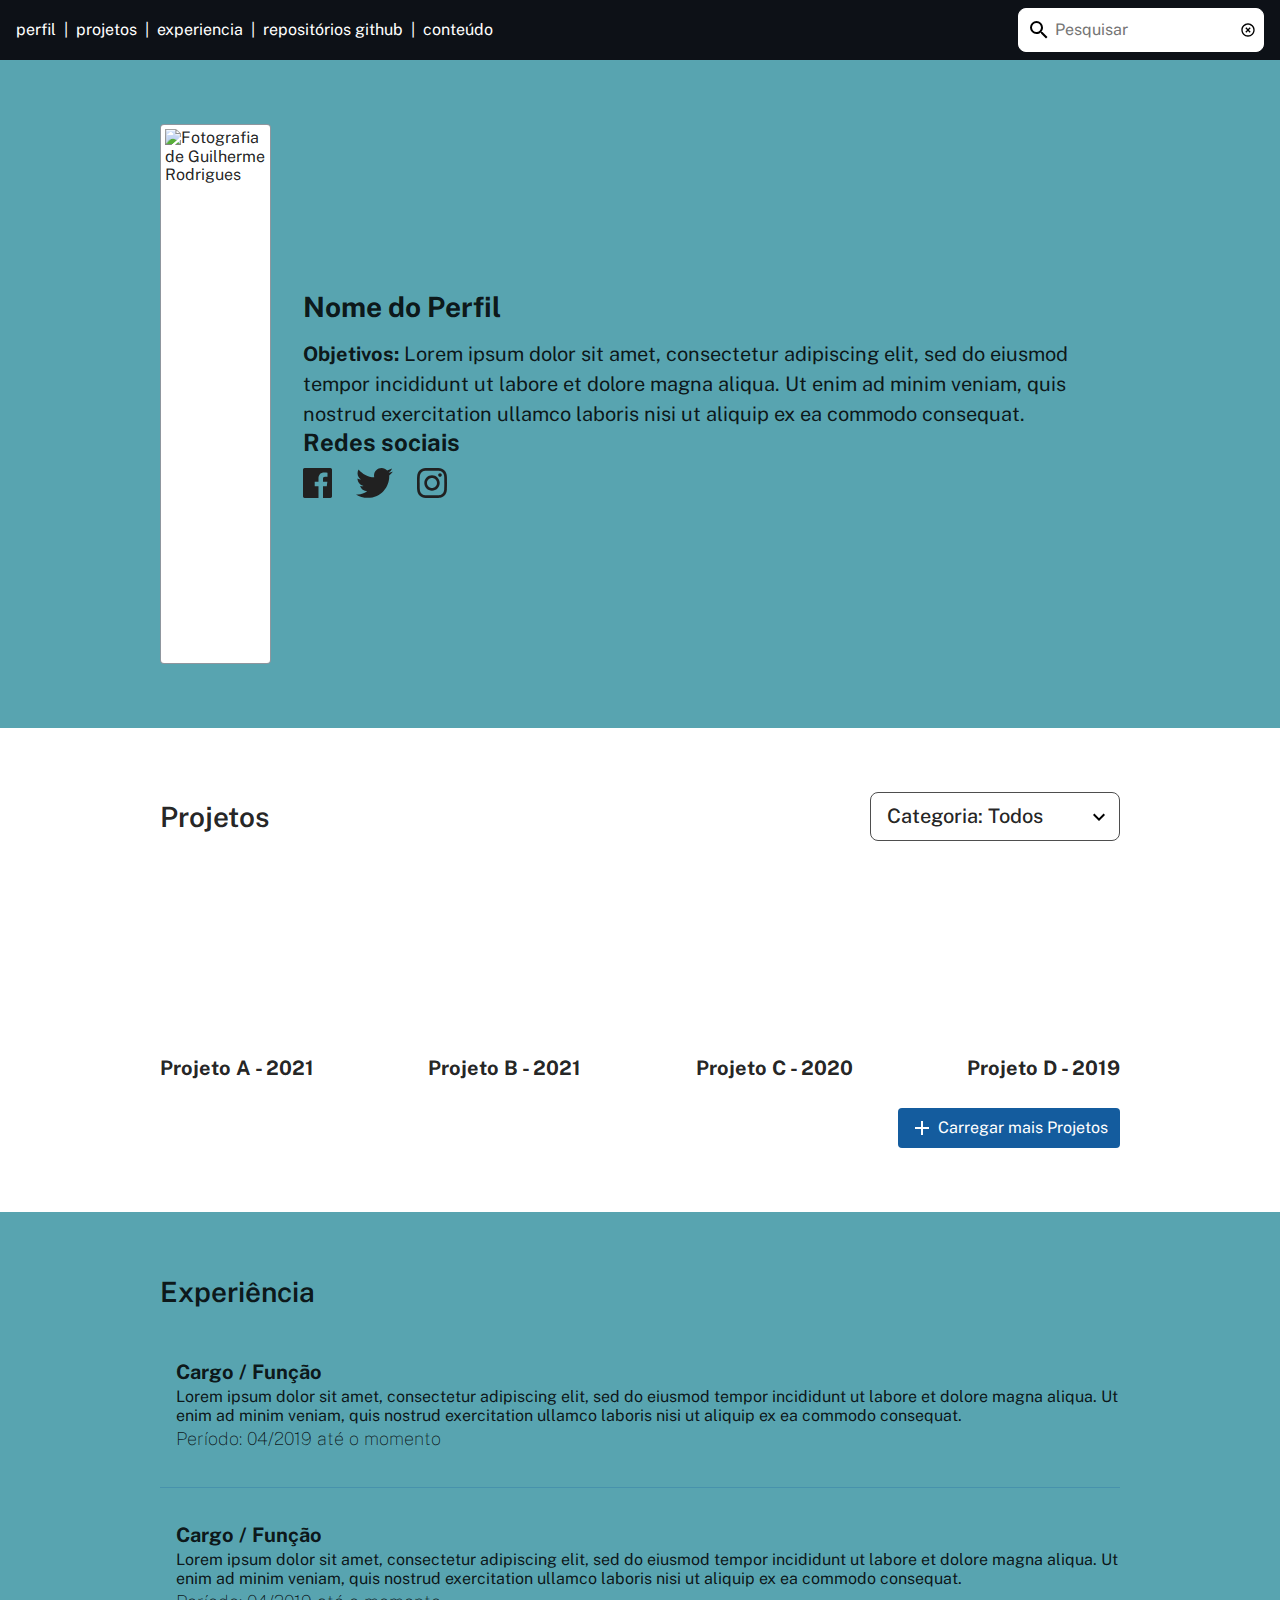
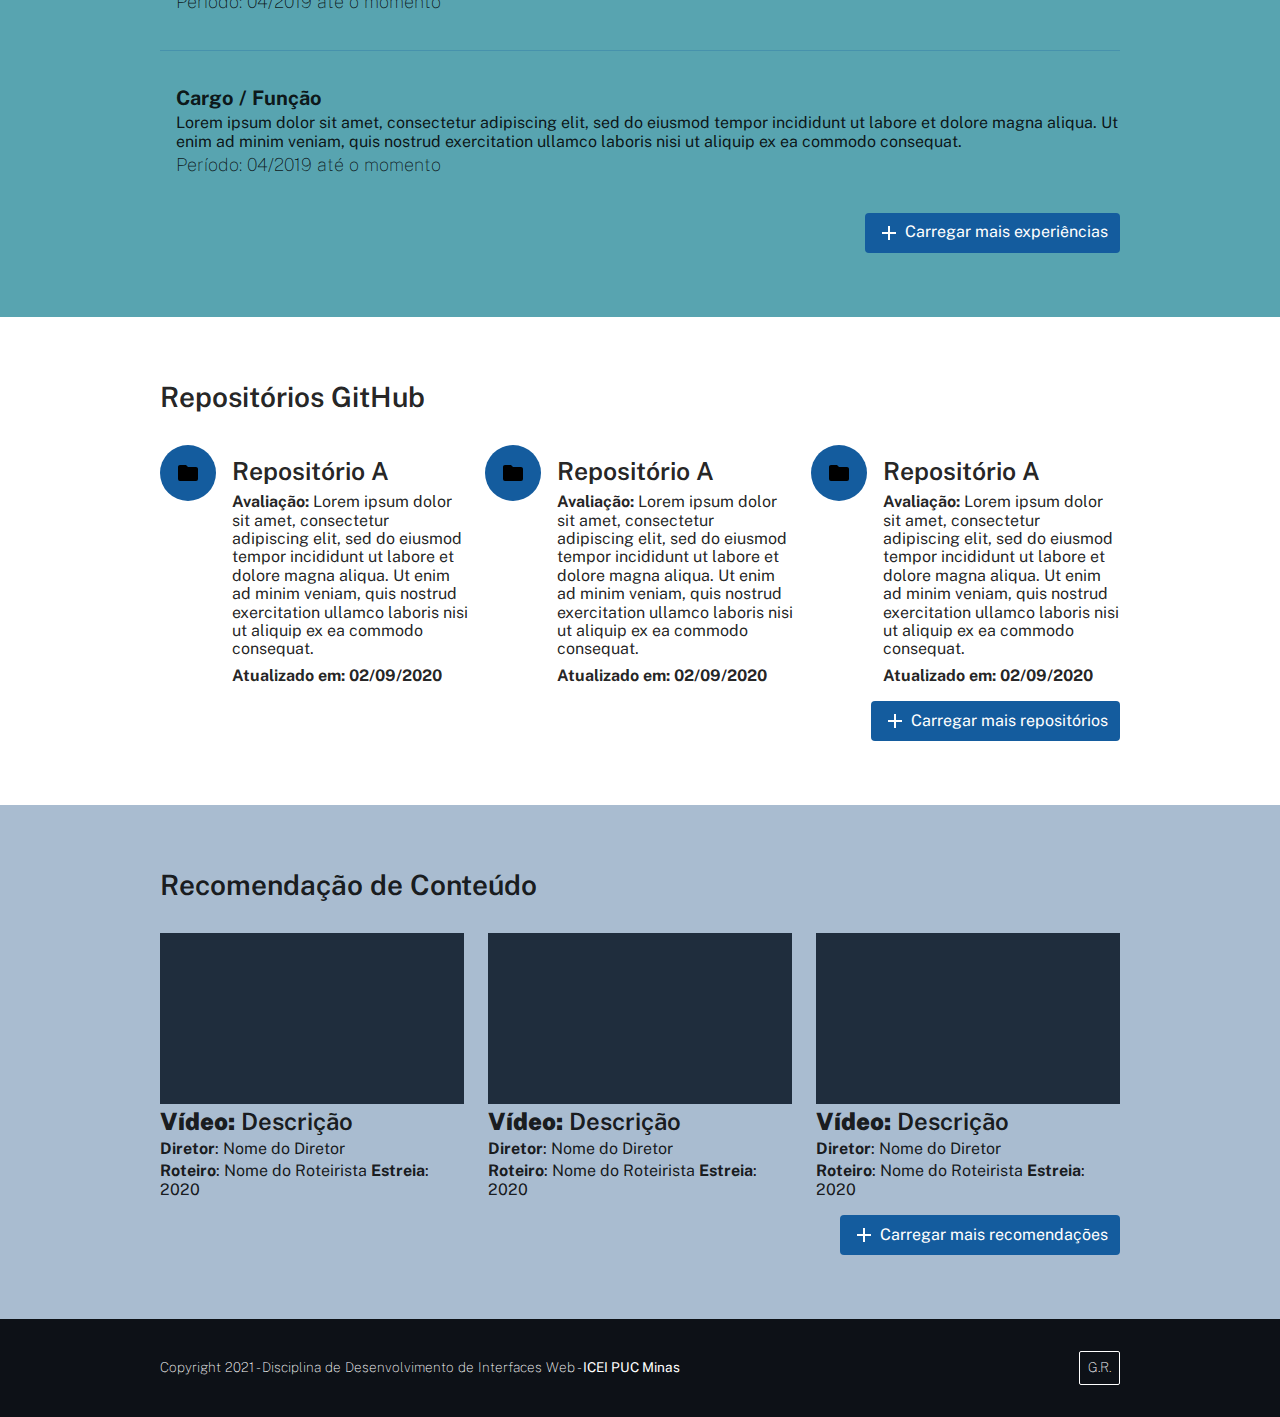
==== commit 99f758bf: "Melhoria nas cores do website" ====
--- a/index.html
+++ b/index.html
@@ -277,7 +277,7 @@
           Copyright 2021 - Disciplina de Desenvolvimento de Interfaces Web -
           <b>ICEI PUC Minas</b>
         </span>
-        <span>Logo</span>
+        <span>G.R.</span>
       </div>
     </footer>
 
--- a/style.css
+++ b/style.css
@@ -13,6 +13,7 @@
 
 body {
   background: #ffffff;
+  color: rgba(0, 0, 0, 0.87);
 }
 
 /* Removendo as bordas padrões */
@@ -47,7 +48,7 @@
 .btn {
   appearance: none;
   padding: 0.5rem 0.75rem;
-  background: #1f2d3d;
+  background: #145c9e;
   border-radius: 4px;
   border: none;
   color: white;
@@ -74,7 +75,7 @@
 /* Linhas */
 .hr {
   border: none;
-  border-top: thin solid rgba(31, 45, 61, 0.25);
+  border-top: thin solid rgba(20, 92, 158, 0.25);
 }
 
 /* Header e Navbar */
@@ -202,7 +203,7 @@
 
 /* Profile Section */
 .profile-section {
-  background: #4dbfd6;
+  background: #58a4b0;
   padding: 4rem 0rem;
 }
 
@@ -226,7 +227,6 @@
   display: flex;
   flex-direction: column;
   justify-content: space-between;
-  color: #212427;
 }
 
 .profile-section .profile-section__content .profile-section__side .profile-section__profile-information h2 {
@@ -244,7 +244,6 @@
   font-size: 1.5rem;
   font-weight: 700;
   margin-bottom: 0.75rem;
-  color: #1f2d3d;
 }
 
 .profile-section .profile-section__content .profile-section__side .profile-section__social-networks-images {
@@ -292,14 +291,13 @@
 .projects-section .projects-section__content header h2 {
   font-size: 1.75rem;
   font-weight: 600;
-  color: #1f2d3d;
 }
 
 .projects-section .projects-section__content header select {
   padding: 0.75rem 2.25rem 0.75rem 1rem;
   font-size: 1.25rem;
   font-weight: 500;
-  color: #1f2d3d;
+  color: rgba(0, 0, 0, 0.87);
   background-color: transparent;
   background-image: url("images/chevron-down.svg");
   background-position: right 0.5rem center;
@@ -314,7 +312,6 @@
 }
 
 .projects-section .projects-section__content header select option {
-  color: #1f2d3d;
   font-weight: 100;
 }
 
@@ -358,7 +355,6 @@
   font-size: 1.25rem;
   font-weight: 700;
   margin-bottom: 0.75rem;
-  color: #1f2d3d;
   text-align: center;
 }
 
@@ -376,7 +372,7 @@
 
 /* Secao de experiencia */
 .experience-section {
-  background: #56b99a;
+  background: #58a4b0;
   margin-top: 4rem;
   padding: 4rem 0rem;
 }
@@ -398,7 +394,6 @@
 .experience-section .experience-section__content header h2 {
   font-size: 1.75rem;
   font-weight: 600;
-  color: #1f2d3d;
 }
 
 .experience-section .experience-section__content .experience-section__experience-list {
@@ -434,7 +429,6 @@
 .experience-section .experience-section__content .experience-section__experience-list .experience-section__experience-card .experience-section__experience-card__side h3 {
   font-size: 1.25rem;
   font-weight: 700;
-  color: #1f2d3d;
   text-align: center;
 }
 
@@ -491,7 +485,6 @@
 .github-repositories-section .github-repositories-section__content header h2 {
   font-size: 1.75rem;
   font-weight: 600;
-  color: #1f2d3d;
 }
 
 .github-repositories-section .github-repositories-section__content .github-repositories-section__repositories-list {
@@ -518,7 +511,7 @@
   justify-content: center;
   align-items: center;
   padding: 1rem;
-  background: #c4c4c4;
+  background: #145c9e;
   border-radius: 50%;
 }
 
@@ -532,7 +525,6 @@
 .github-repositories-section .github-repositories-section__content .github-repositories-section__repositories-list .repository-card__text-container h3 {
   font-size: 1.55rem;
   font-weight: 600;
-  color: #1f2d3d;
 }
 
 .github-repositories-section .github-repositories-section__content .github-repositories-section__repositories-list .repository-card__text-container > p:last-child {
@@ -553,7 +545,7 @@
 
 /* Seção de recomendações */
 .recommendation-section {
-  background: #56b99a;
+  background: #a9bcd0;
   margin-top: 4rem;
   padding: 4rem 0rem;
 }
@@ -575,7 +567,6 @@
 .recommendation-section .recommendation-section__content header h2 {
   font-size: 1.75rem;
   font-weight: 600;
-  color: #1f2d3d;
 }
 
 .recommendation-section .recommendation-section__content .recommendation-section__recommendation-list {
@@ -616,7 +607,6 @@
 .recommendation-section .recommendation-section__content .recommendation-section__recommendation-list .recommendation-section__recommendation-card > h3 {
   font-size: 1.5rem;
   font-weight: 600;
-  color: #212427;
 }
 
 .recommendation-section .recommendation-section__content footer {
@@ -633,7 +623,8 @@
 
 /* footer */
 .mastfooter {
-  background: #ae5596;
+  background: #0d1117;
+  color: #ffffff;
 }
 
 .mastfooter .mastfooter__content {
@@ -659,7 +650,7 @@
 }
 
 .mastfooter .mastfooter__content > span:last-of-type {
-  border: thin solid #1f2d3d;
+  border: thin solid #ffffff;
   border-radius: 2px;
   padding: 0.5rem;
 }
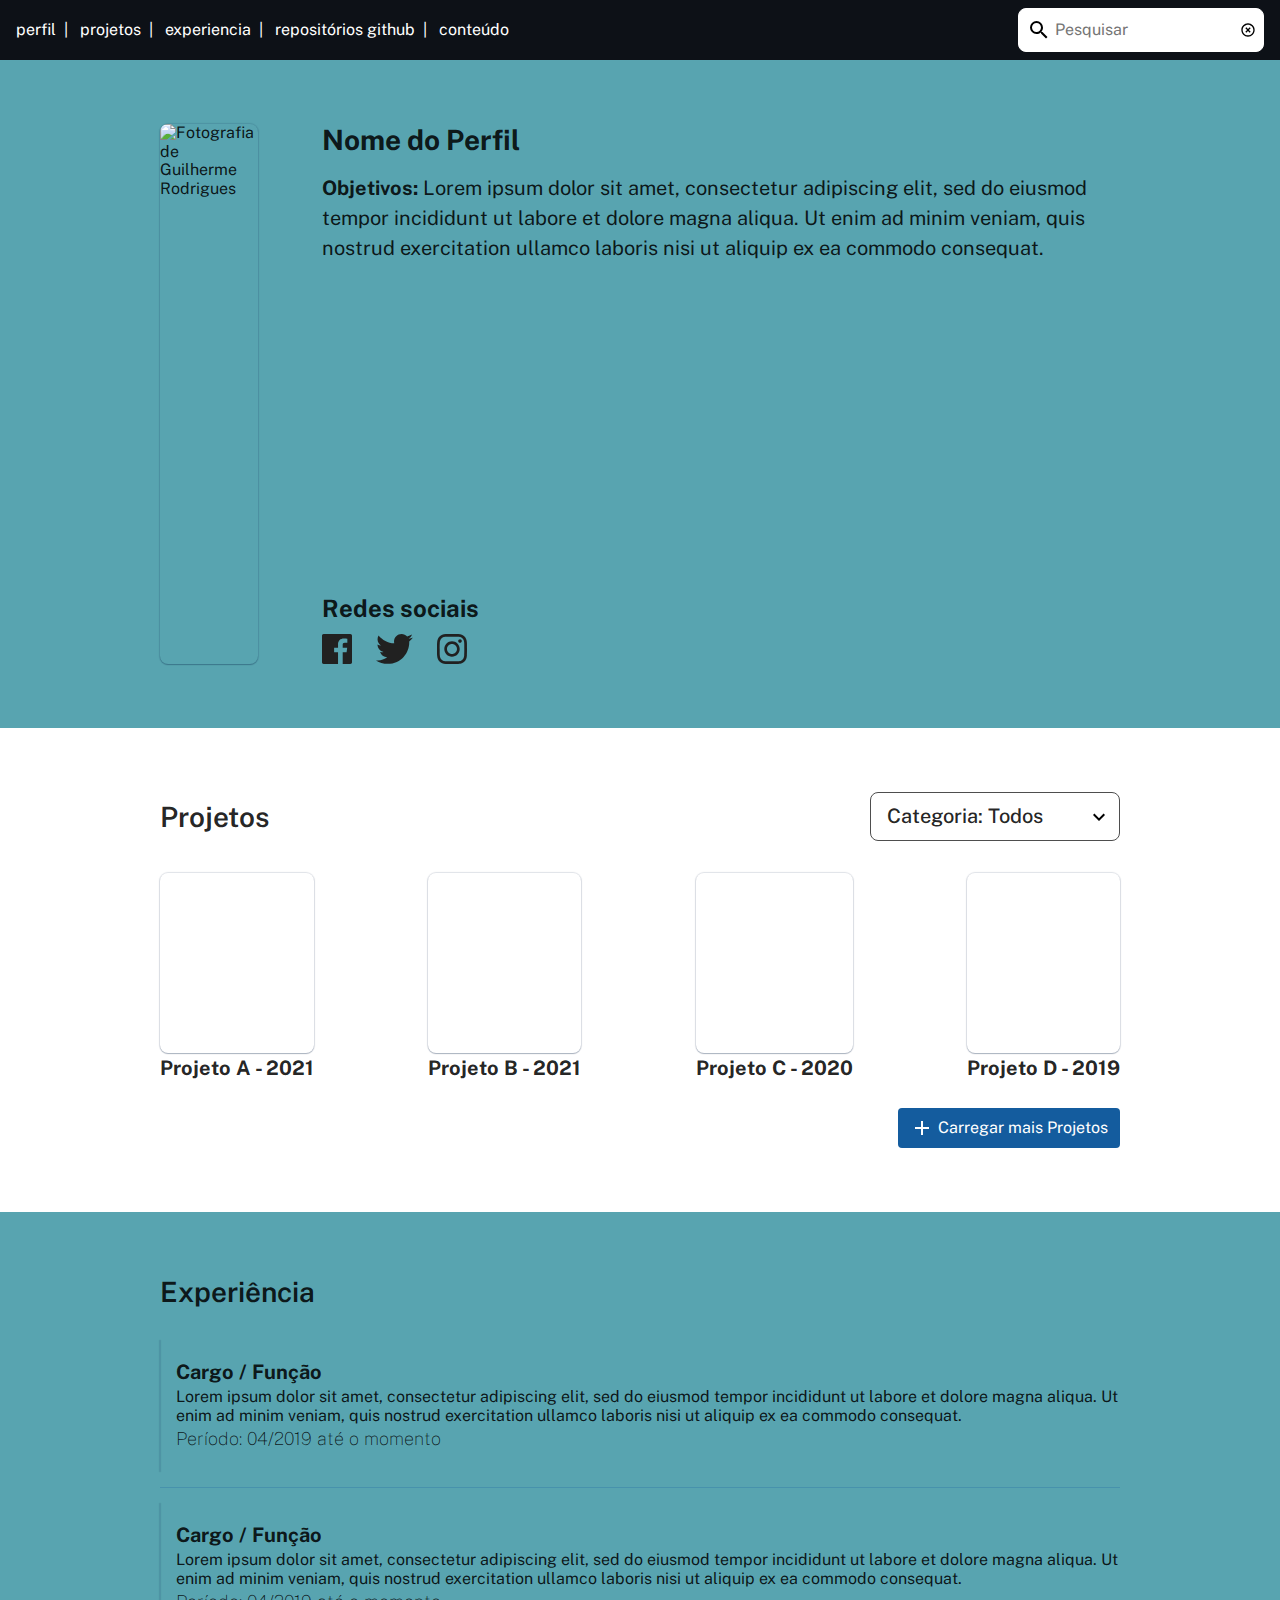
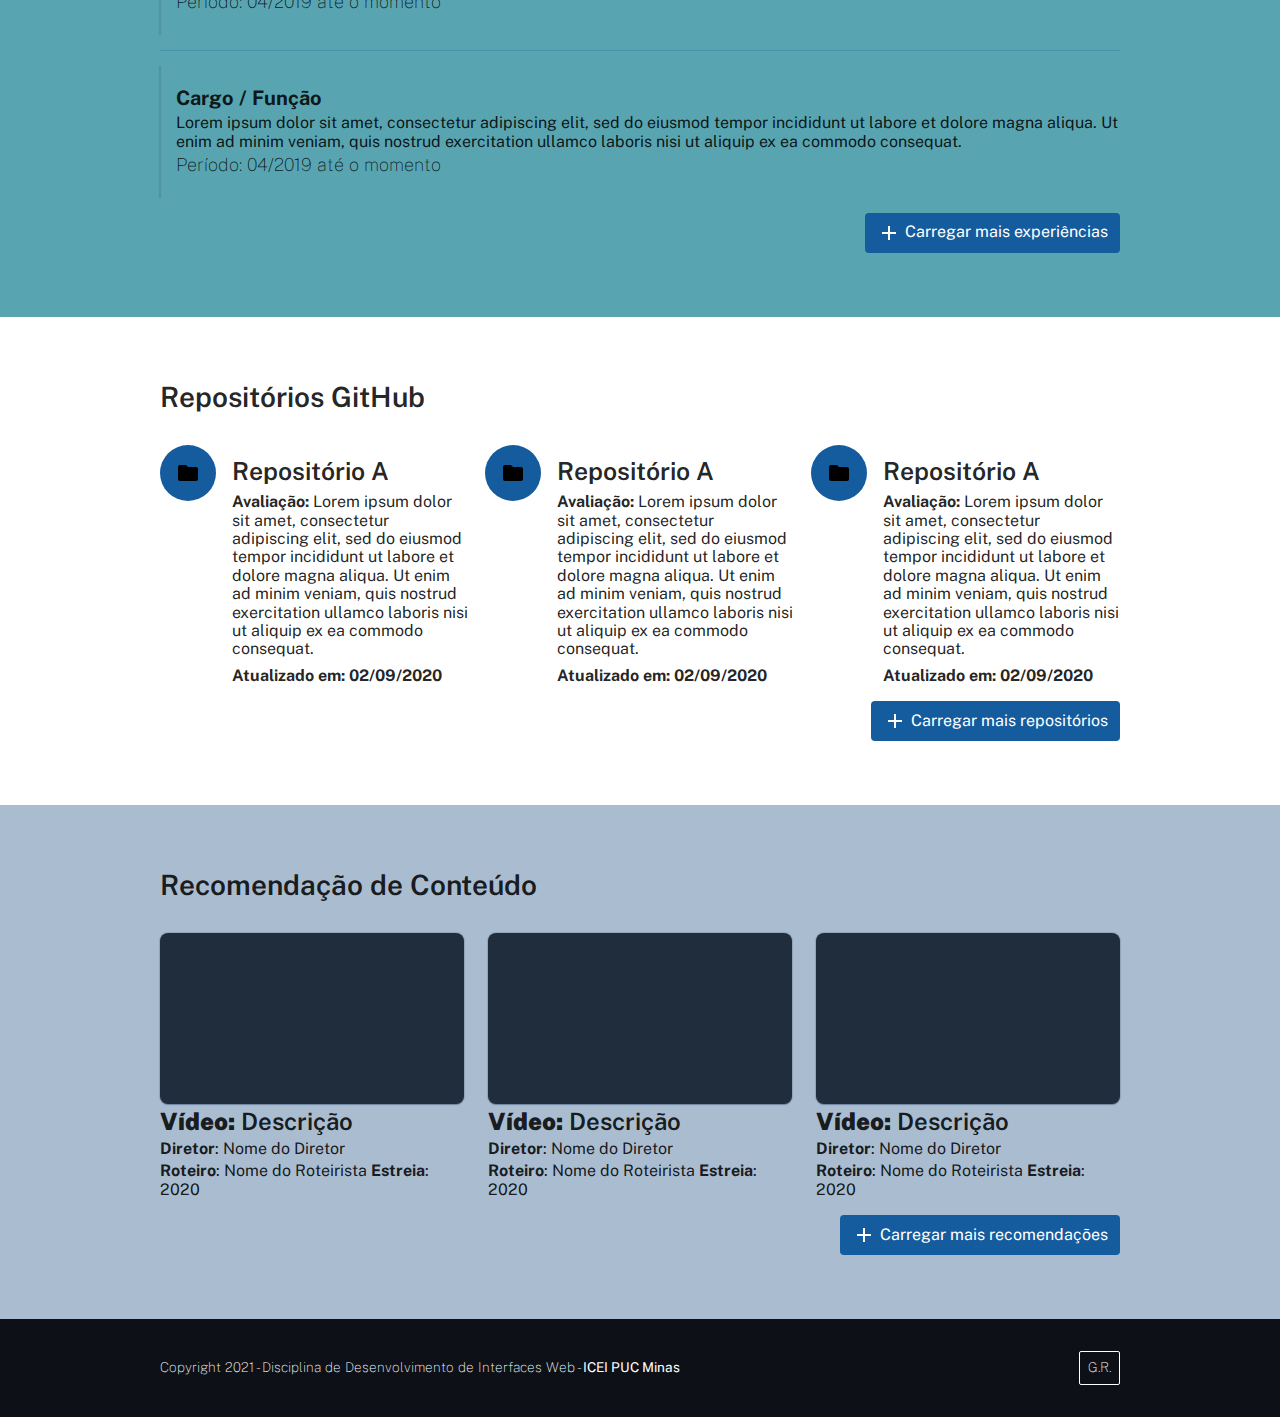
==== commit 8fff75c0: "Links da nav funcionais" ====
--- a/index.html
+++ b/index.html
@@ -22,12 +22,21 @@
     <header class="masthead">
       <nav>
         <ul>
-          <!-- TODO: COlocar links com id das seções -->
-          <li>perfil</li>
-          <li>projetos</li>
-          <li>experiencia</li>
-          <li>repositórios github</li>
-          <li>conteúdo</li>
+          <li>
+            <a href="#profile-section">perfil</a>
+          </li>
+          <li>
+            <a href="#projects-section">projetos</a>
+          </li>
+          <li>
+            <a href="#experience-section">experiencia</a>
+          </li>
+          <li>
+            <a href="#github-repositories-section">repositórios github</a>
+          </li>
+          <li>
+            <a href="#recommendation-section">conteúdo</a>
+          </li>
         </ul>
 
         <span class="input-container">
@@ -38,7 +47,7 @@
     </header>
 
     <main class="site-content">
-      <section class="profile-section">
+      <section id="profile-section" class="profile-section">
         <div class="profile-section__content">
           <img
             class="profile-section__profile-picture"
@@ -74,7 +83,7 @@
         </div>
       </section>
 
-      <section class="projects-section">
+      <section id="projects-section" class="projects-section">
         <div class="projects-section__content">
           <header>
             <h2>Projetos</h2>
@@ -109,7 +118,7 @@
         </div>
       </section>
 
-      <section class="experience-section">
+      <section id="experience-section" class="experience-section">
         <div class="experience-section__content">
           <header>
             <h2>Experiência</h2>
@@ -160,7 +169,7 @@
         </div>
       </section>
 
-      <section class="github-repositories-section">
+      <section id="github-repositories-section" class="github-repositories-section">
         <div class="github-repositories-section__content">
           <header>
             <h2>Repositórios GitHub</h2>
@@ -218,7 +227,7 @@
         </div>
       </section>
 
-      <section class="recommendation-section">
+      <section id="recommendation-section" class="recommendation-section">
         <div class="recommendation-section__content">
           <header>
             <h2>Recomendação de Conteúdo</h2>
--- a/style.css
+++ b/style.css
@@ -9,6 +9,7 @@
 html {
   box-sizing: border-box;
   font-family: "Public Sans", sans-serif;
+  scroll-behavior: smooth;
 }
 
 body {
@@ -143,15 +144,21 @@
     padding-right: 0.5rem;
     cursor: default;
   }
+  .masthead nav ul li a {
+    text-decoration: none;
+  }
+  .masthead nav ul li a, .masthead nav ul li a:link, .masthead nav ul li a:visited {
+    color: #ffffff;
+  }
 }
 
 @media (min-width: 768px) and (hover: hover) and (pointer: fine) {
-  .masthead nav ul li:hover {
+  .masthead nav ul li a:hover {
     /* https://ferie.medium.com/detect-a-touch-device-with-only-css-9f8e30fa1134 */
     /* mouse, touch pad */
     color: #ae5596;
   }
-  .masthead nav ul li:hover::before {
+  .masthead nav ul li a:hover::before {
     color: #ffffff;
   }
 }
@@ -211,22 +218,21 @@
   display: flex;
   flex-direction: column;
   align-items: center;
-  gap: 2rem;
+  gap: 2rem 0rem;
   padding: 0rem 0.5rem;
 }
 
 .profile-section .profile-section__content .profile-section__profile-picture {
-  border-radius: 4px;
+  border-radius: 8px;
   height: 30vh;
-  background: #ffffff;
-  border: 1px solid #1f2d3d80;
-  padding: 0.25rem;
+  box-shadow: rgba(9, 30, 66, 0.25) 0px 1px 1px, rgba(9, 30, 66, 0.13) 0px 0px 1px 1px;
 }
 
 .profile-section .profile-section__content .profile-section__side {
   display: flex;
   flex-direction: column;
   justify-content: space-between;
+  gap: 2rem 0rem;
 }
 
 .profile-section .profile-section__content .profile-section__side .profile-section__profile-information h2 {
@@ -261,7 +267,9 @@
 @media (min-width: 992px) {
   .profile-section .profile-section__content {
     flex-direction: row;
+    align-items: stretch;
     padding: 0rem;
+    gap: 0rem 4rem;
   }
   .profile-section .profile-section__content .profile-section__profile-picture {
     height: 60vh;
@@ -340,7 +348,8 @@
   display: block;
   height: auto;
   width: 100%;
-  border-radius: 4px;
+  border-radius: 8px;
+  box-shadow: rgba(9, 30, 66, 0.25) 0px 1px 1px, rgba(9, 30, 66, 0.13) 0px 0px 1px 1px;
 }
 
 @media (min-width: 576px) {
@@ -410,7 +419,8 @@
 
 .experience-section .experience-section__content .experience-section__experience-list .experience-section__experience-card > img {
   height: 100px;
-  border-radius: 4px;
+  border-radius: 8px;
+  box-shadow: rgba(9, 30, 66, 0.25) 0px 1px 1px, rgba(9, 30, 66, 0.13) 0px 0px 1px 1px;
 }
 
 @media (min-width: 576px) {
@@ -594,7 +604,8 @@
   position: relative;
   background: #1f2d3d;
   padding-bottom: 56.25%;
-  /* 16:9, for an aspect ratio of 1:1 change to this value to 100% */
+  border-radius: 8px;
+  box-shadow: rgba(9, 30, 66, 0.25) 0px 1px 1px, rgba(9, 30, 66, 0.13) 0px 0px 1px 1px;
 }
 
 .recommendation-section .recommendation-section__content .recommendation-section__recommendation-list .recommendation-section__recommendation-card .recommendation-card__video-container iframe {
@@ -602,6 +613,7 @@
   width: 100%;
   height: 100%;
   border: none;
+  border-radius: 8px;
 }
 
 .recommendation-section .recommendation-section__content .recommendation-section__recommendation-list .recommendation-section__recommendation-card > h3 {
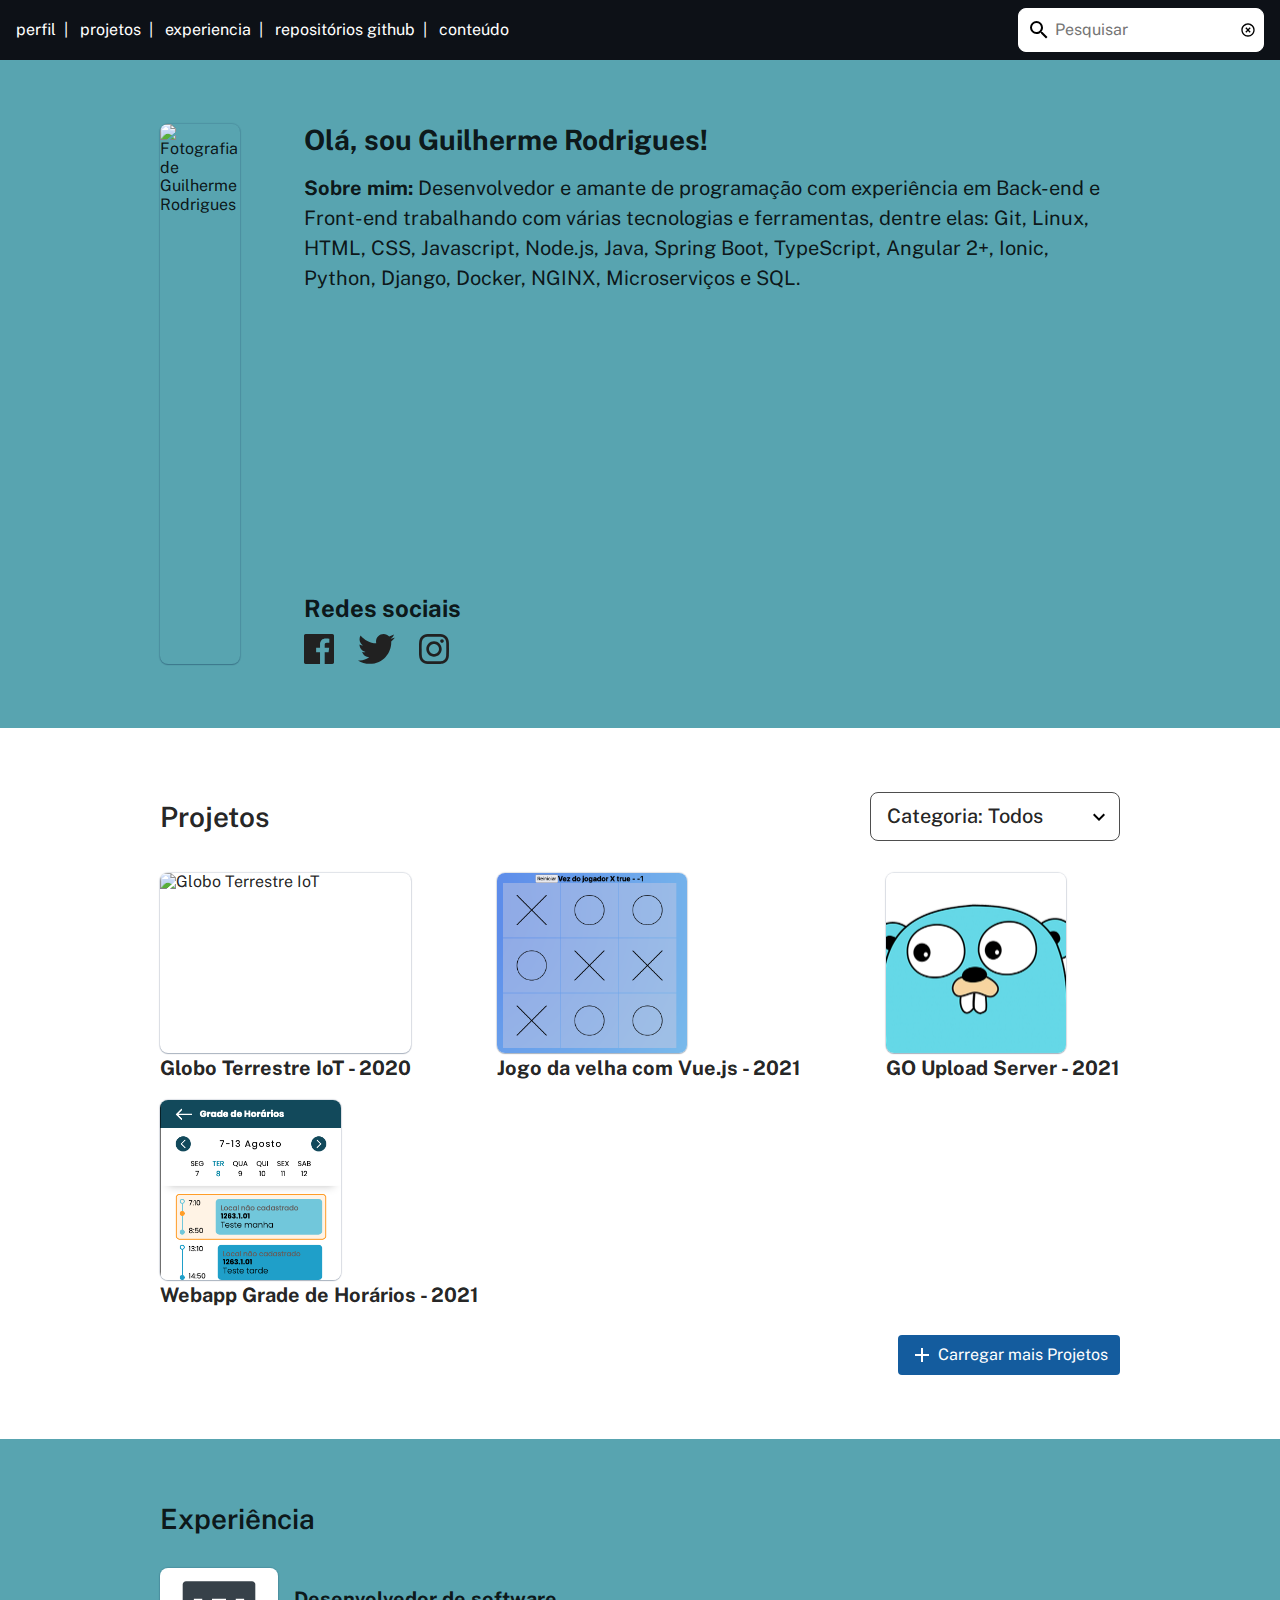
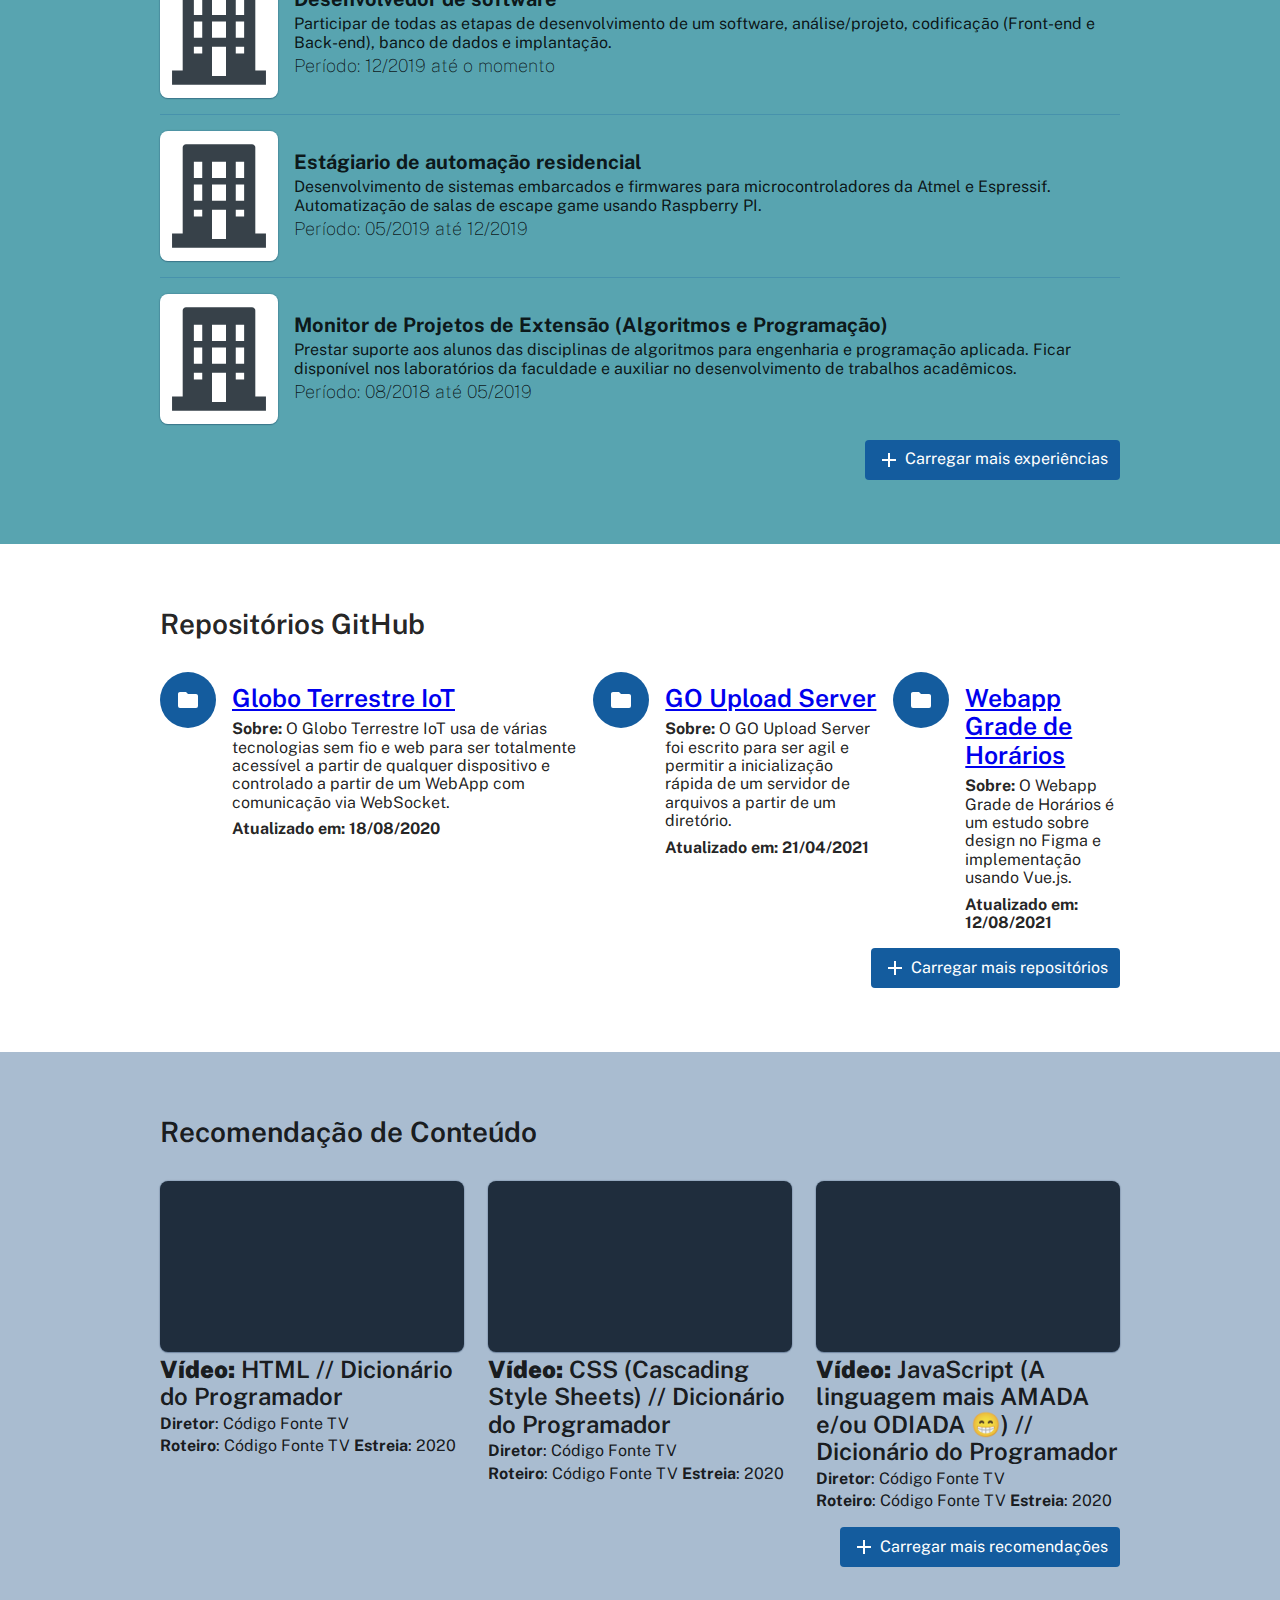
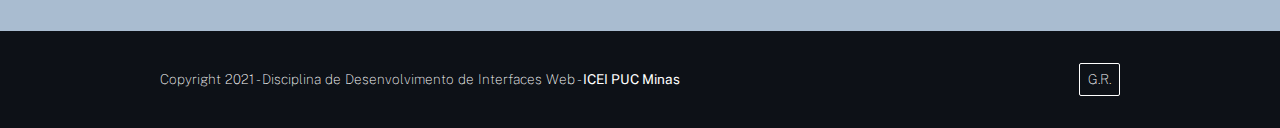
==== commit 24bf6005: "Adicionado dados reais ao website" ====
--- a/index.html
+++ b/index.html
@@ -57,11 +57,12 @@
 
           <div class="profile-section__side">
             <div class="profile-section__profile-information">
-              <h2>Nome do Perfil</h2>
+              <h2>Olá, sou Guilherme Rodrigues!</h2>
               <p>
-                <b>Objetivos:</b> Lorem ipsum dolor sit amet, consectetur adipiscing elit, sed do
-                eiusmod tempor incididunt ut labore et dolore magna aliqua. Ut enim ad minim veniam,
-                quis nostrud exercitation ullamco laboris nisi ut aliquip ex ea commodo consequat.
+                <b>Sobre mim:</b> Desenvolvedor e amante de programação com experiência em Back-end
+                e Front-end trabalhando com várias tecnologias e ferramentas, dentre elas: Git,
+                Linux, HTML, CSS, Javascript, Node.js, Java, Spring Boot, TypeScript, Angular 2+,
+                Ionic, Python, Django, Docker, NGINX, Microserviços e SQL.
               </p>
             </div>
 
@@ -96,20 +97,20 @@
           </header>
           <div class="projects-section__projects-list">
             <figure>
-              <img src="http://lorempixel.com/400/400" alt="" />
-              <figcaption>Projeto A - 2021</figcaption>
+              <img src="images/projects/globo-gif-1.gif" alt="Globo Terrestre IoT" />
+              <figcaption>Globo Terrestre IoT - 2020</figcaption>
             </figure>
             <figure>
-              <img src="http://lorempixel.com/400/400" alt="" />
-              <figcaption>Projeto B - 2021</figcaption>
+              <img src="images/projects/jogo-da-velha.png" alt="Jogo da velha com Vue.js" />
+              <figcaption>Jogo da velha com Vue.js - 2021</figcaption>
             </figure>
             <figure>
-              <img src="http://lorempixel.com/400/400" alt="" />
-              <figcaption>Projeto C - 2020</figcaption>
+              <img src="images/projects/Gopher2.png" alt="GO Upload Server" />
+              <figcaption>GO Upload Server - 2021</figcaption>
             </figure>
             <figure>
-              <img src="http://lorempixel.com/400/400" alt="" />
-              <figcaption>Projeto D - 2019</figcaption>
+              <img src="images/projects/webapp-grade-horario.png" alt="Webapp Grade de Horários" />
+              <figcaption>Webapp Grade de Horários - 2021</figcaption>
             </figure>
           </div>
           <footer>
@@ -125,44 +126,47 @@
           </header>
           <div class="experience-section__experience-list">
             <div class="experience-section__experience-card">
-              <img src="http://lorempixel.com/400/400" alt="" />
+              <img src="images/company-icon.svg" alt="Logo da empresa" />
               <div class="experience-section__experience-card__side">
-                <h3>Cargo / Função</h3>
-                <p>
-                  Lorem ipsum dolor sit amet, consectetur adipiscing elit, sed do eiusmod tempor
-                  incididunt ut labore et dolore magna aliqua. Ut enim ad minim veniam, quis nostrud
-                  exercitation ullamco laboris nisi ut aliquip ex ea commodo consequat.
-                </p>
-                <p>Período: 04/2019 até o momento</p>
-              </div>
-            </div>
+                <h3>Desenvolvedor de software</h3>
+                <p>
+                  Participar de todas as etapas de desenvolvimento de um software, análise/projeto,
+                  codificação (Front-end e Back-end), banco de dados e implantação.
+                </p>
+                <p>Período: 12/2019 até o momento</p>
+              </div>
+            </div>
+
             <hr class="hr" />
+
             <div class="experience-section__experience-card">
-              <img src="http://lorempixel.com/400/400" alt="" />
+              <img src="images/company-icon.svg" alt="Logo da empresa" />
               <div class="experience-section__experience-card__side">
-                <h3>Cargo / Função</h3>
-                <p>
-                  Lorem ipsum dolor sit amet, consectetur adipiscing elit, sed do eiusmod tempor
-                  incididunt ut labore et dolore magna aliqua. Ut enim ad minim veniam, quis nostrud
-                  exercitation ullamco laboris nisi ut aliquip ex ea commodo consequat.
-                </p>
-                <p>Período: 04/2019 até o momento</p>
-              </div>
-            </div>
+                <h3>Estágiario de automação residencial</h3>
+                <p>
+                  Desenvolvimento de sistemas embarcados e firmwares para microcontroladores da
+                  Atmel e Espressif. Automatização de salas de escape game usando Raspberry PI.
+                </p>
+                <p>Período: 05/2019 até 12/2019</p>
+              </div>
+            </div>
+
             <hr class="hr" />
+
             <div class="experience-section__experience-card">
-              <img src="http://lorempixel.com/400/400" alt="" />
+              <img src="images/company-icon.svg" alt="Logo da empresa" />
               <div class="experience-section__experience-card__side">
-                <h3>Cargo / Função</h3>
-                <p>
-                  Lorem ipsum dolor sit amet, consectetur adipiscing elit, sed do eiusmod tempor
-                  incididunt ut labore et dolore magna aliqua. Ut enim ad minim veniam, quis nostrud
-                  exercitation ullamco laboris nisi ut aliquip ex ea commodo consequat.
-                </p>
-                <p>Período: 04/2019 até o momento</p>
-              </div>
-            </div>
-          </div>
+                <h3>Monitor de Projetos de Extensão (Algoritmos e Programação)</h3>
+                <p>
+                  Prestar suporte aos alunos das disciplinas de algoritmos para engenharia e
+                  programação aplicada. Ficar disponível nos laboratórios da faculdade e auxiliar no
+                  desenvolvimento de trabalhos acadêmicos.
+                </p>
+                <p>Período: 08/2018 até 05/2019</p>
+              </div>
+            </div>
+          </div>
+
           <footer>
             <button class="btn btn--plus">Carregar mais experiências</button>
           </footer>
@@ -180,47 +184,60 @@
                 <img src="images/folder.svg" alt="" />
               </span>
               <div class="repository-card__text-container">
-                <h3>Repositório A</h3>
-                <p>
-                  <b>Avaliação: </b>
-                  Lorem ipsum dolor sit amet, consectetur adipiscing elit, sed do eiusmod tempor
-                  incididunt ut labore et dolore magna aliqua. Ut enim ad minim veniam, quis nostrud
-                  exercitation ullamco laboris nisi ut aliquip ex ea commodo consequat.
-                </p>
-                <p>Atualizado em: 02/09/2020</p>
-              </div>
-            </div>
+                <h3>
+                  <a href="https://github.com/guilhermerodrigues680/globo-terrestre-iot">
+                    Globo Terrestre IoT
+                  </a>
+                </h3>
+                <p>
+                  <b>Sobre: </b>
+                  O Globo Terrestre IoT usa de várias tecnologias sem fio e web para ser totalmente
+                  acessível a partir de qualquer dispositivo e controlado a partir de um WebApp com
+                  comunicação via WebSocket.
+                </p>
+                <p>Atualizado em: 18/08/2020</p>
+              </div>
+            </div>
+
             <div class="github-repositories-section__repository-card">
               <span class="repository-card__image-container">
                 <img src="images/folder.svg" alt="" />
               </span>
               <div class="repository-card__text-container">
-                <h3>Repositório A</h3>
-                <p>
-                  <b>Avaliação: </b>
-                  Lorem ipsum dolor sit amet, consectetur adipiscing elit, sed do eiusmod tempor
-                  incididunt ut labore et dolore magna aliqua. Ut enim ad minim veniam, quis nostrud
-                  exercitation ullamco laboris nisi ut aliquip ex ea commodo consequat.
-                </p>
-                <p>Atualizado em: 02/09/2020</p>
-              </div>
-            </div>
+                <h3>
+                  <a href="https://github.com/guilhermerodrigues680/gouploadserver/">
+                    GO Upload Server
+                  </a>
+                </h3>
+                <p>
+                  <b>Sobre: </b>
+                  O GO Upload Server foi escrito para ser agil e permitir a inicialização rápida de
+                  um servidor de arquivos a partir de um diretório.
+                </p>
+                <p>Atualizado em: 21/04/2021</p>
+              </div>
+            </div>
+
             <div class="github-repositories-section__repository-card">
               <span class="repository-card__image-container">
                 <img src="images/folder.svg" alt="" />
               </span>
               <div class="repository-card__text-container">
-                <h3>Repositório A</h3>
-                <p>
-                  <b>Avaliação: </b>
-                  Lorem ipsum dolor sit amet, consectetur adipiscing elit, sed do eiusmod tempor
-                  incididunt ut labore et dolore magna aliqua. Ut enim ad minim veniam, quis nostrud
-                  exercitation ullamco laboris nisi ut aliquip ex ea commodo consequat.
-                </p>
-                <p>Atualizado em: 02/09/2020</p>
-              </div>
-            </div>
-          </div>
+                <h3>
+                  <a href="https://github.com/guilhermerodrigues680/webapp-grade-horarios/">
+                    Webapp Grade de Horários
+                  </a>
+                </h3>
+                <p>
+                  <b>Sobre: </b>
+                  O Webapp Grade de Horários é um estudo sobre design no Figma e implementação
+                  usando Vue.js.
+                </p>
+                <p>Atualizado em: 12/08/2021</p>
+              </div>
+            </div>
+          </div>
+
           <footer>
             <button class="btn btn--plus">Carregar mais repositórios</button>
           </footer>
@@ -242,10 +259,11 @@
                   allowfullscreen
                 ></iframe>
               </div>
-              <h3><b>Vídeo:</b> Descrição</h3>
-              <p><b>Diretor</b>: Nome do Diretor</p>
-              <p><b>Roteiro</b>: Nome do Roteirista <b>Estreia</b>: 2020</p>
-            </div>
+              <h3><b>Vídeo:</b> HTML // Dicionário do Programador</h3>
+              <p><b>Diretor</b>: Código Fonte TV</p>
+              <p><b>Roteiro</b>: Código Fonte TV <b>Estreia</b>: 2020</p>
+            </div>
+
             <div class="recommendation-section__recommendation-card">
               <div class="recommendation-card__video-container">
                 <iframe
@@ -255,10 +273,11 @@
                   allowfullscreen
                 ></iframe>
               </div>
-              <h3><b>Vídeo:</b> Descrição</h3>
-              <p><b>Diretor</b>: Nome do Diretor</p>
-              <p><b>Roteiro</b>: Nome do Roteirista <b>Estreia</b>: 2020</p>
-            </div>
+              <h3><b>Vídeo:</b> CSS (Cascading Style Sheets) // Dicionário do Programador</h3>
+              <p><b>Diretor</b>: Código Fonte TV</p>
+              <p><b>Roteiro</b>: Código Fonte TV <b>Estreia</b>: 2020</p>
+            </div>
+
             <div class="recommendation-section__recommendation-card">
               <div class="recommendation-card__video-container">
                 <iframe
@@ -268,9 +287,12 @@
                   allowfullscreen
                 ></iframe>
               </div>
-              <h3><b>Vídeo:</b> Descrição</h3>
-              <p><b>Diretor</b>: Nome do Diretor</p>
-              <p><b>Roteiro</b>: Nome do Roteirista <b>Estreia</b>: 2020</p>
+              <h3>
+                <b>Vídeo:</b> JavaScript (A linguagem mais AMADA e/ou ODIADA 😁) // Dicionário do
+                Programador
+              </h3>
+              <p><b>Diretor</b>: Código Fonte TV</p>
+              <p><b>Roteiro</b>: Código Fonte TV <b>Estreia</b>: 2020</p>
             </div>
           </div>
           <footer>
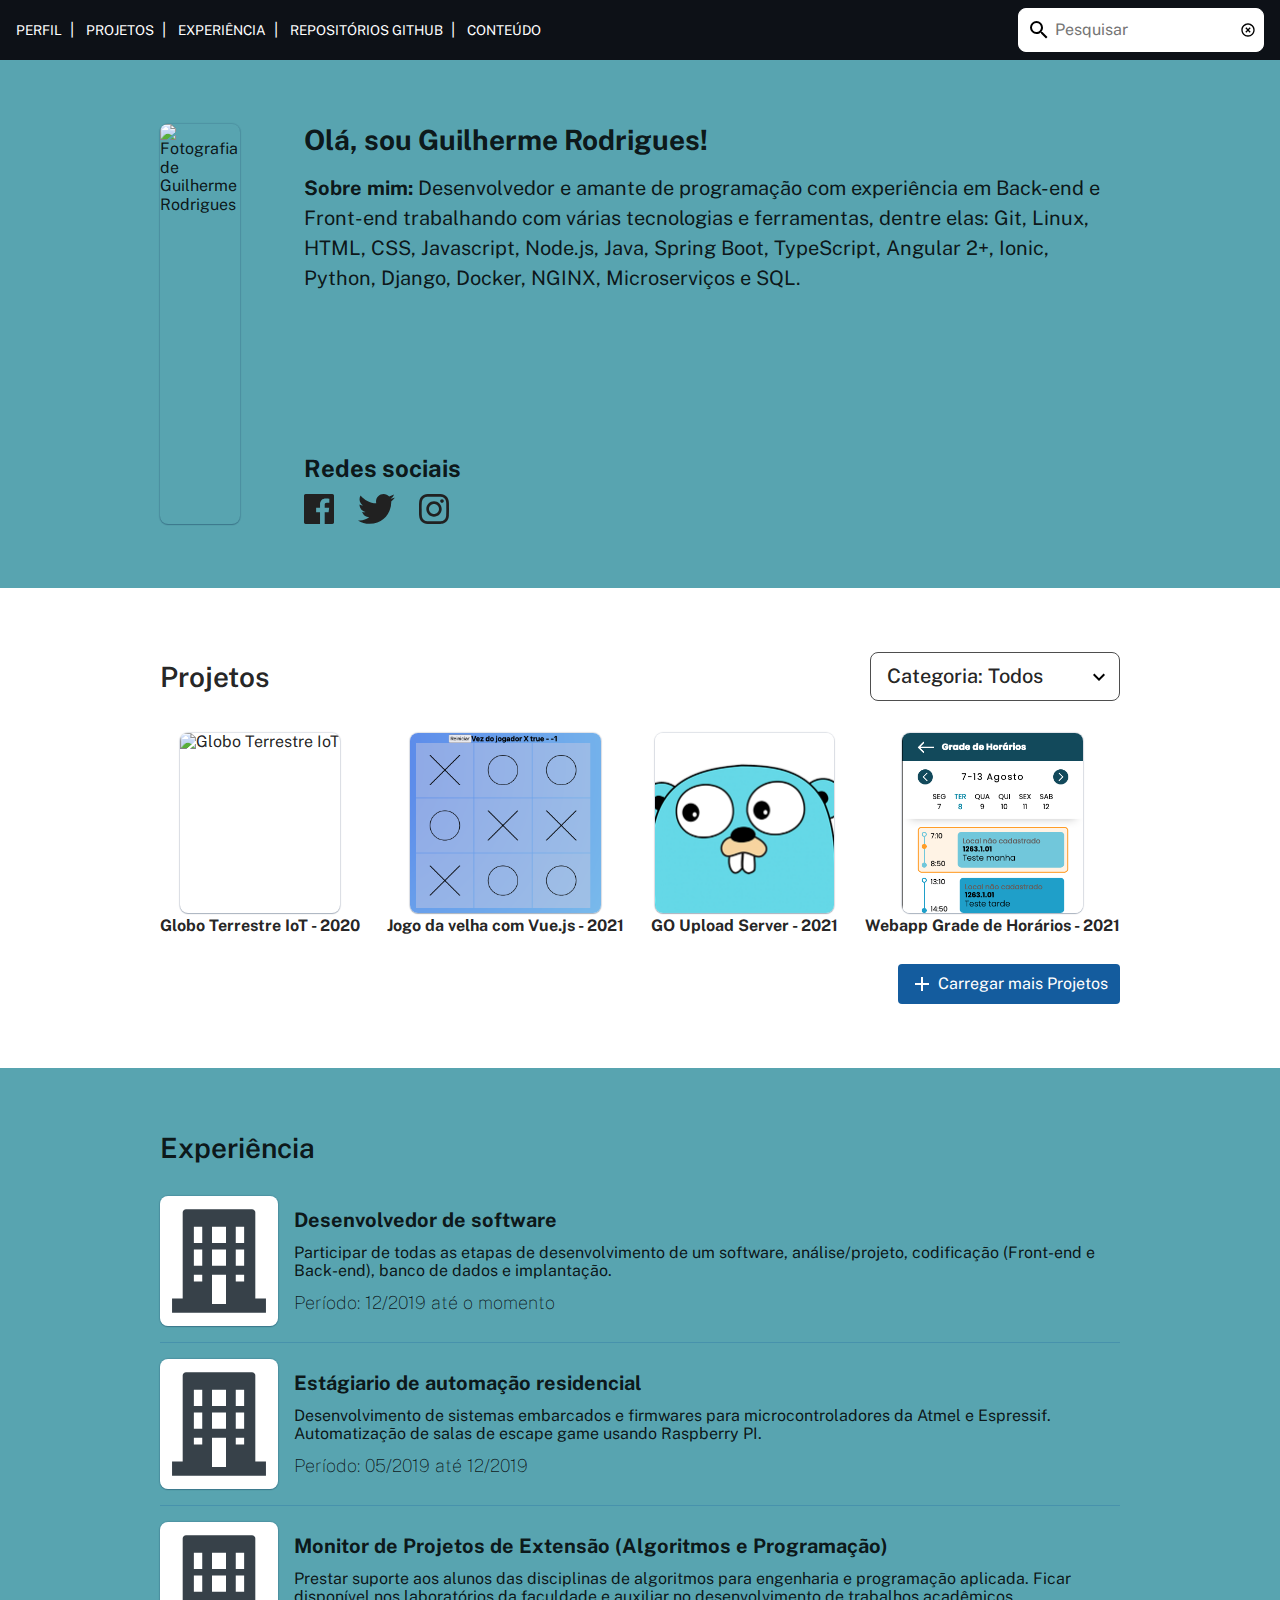
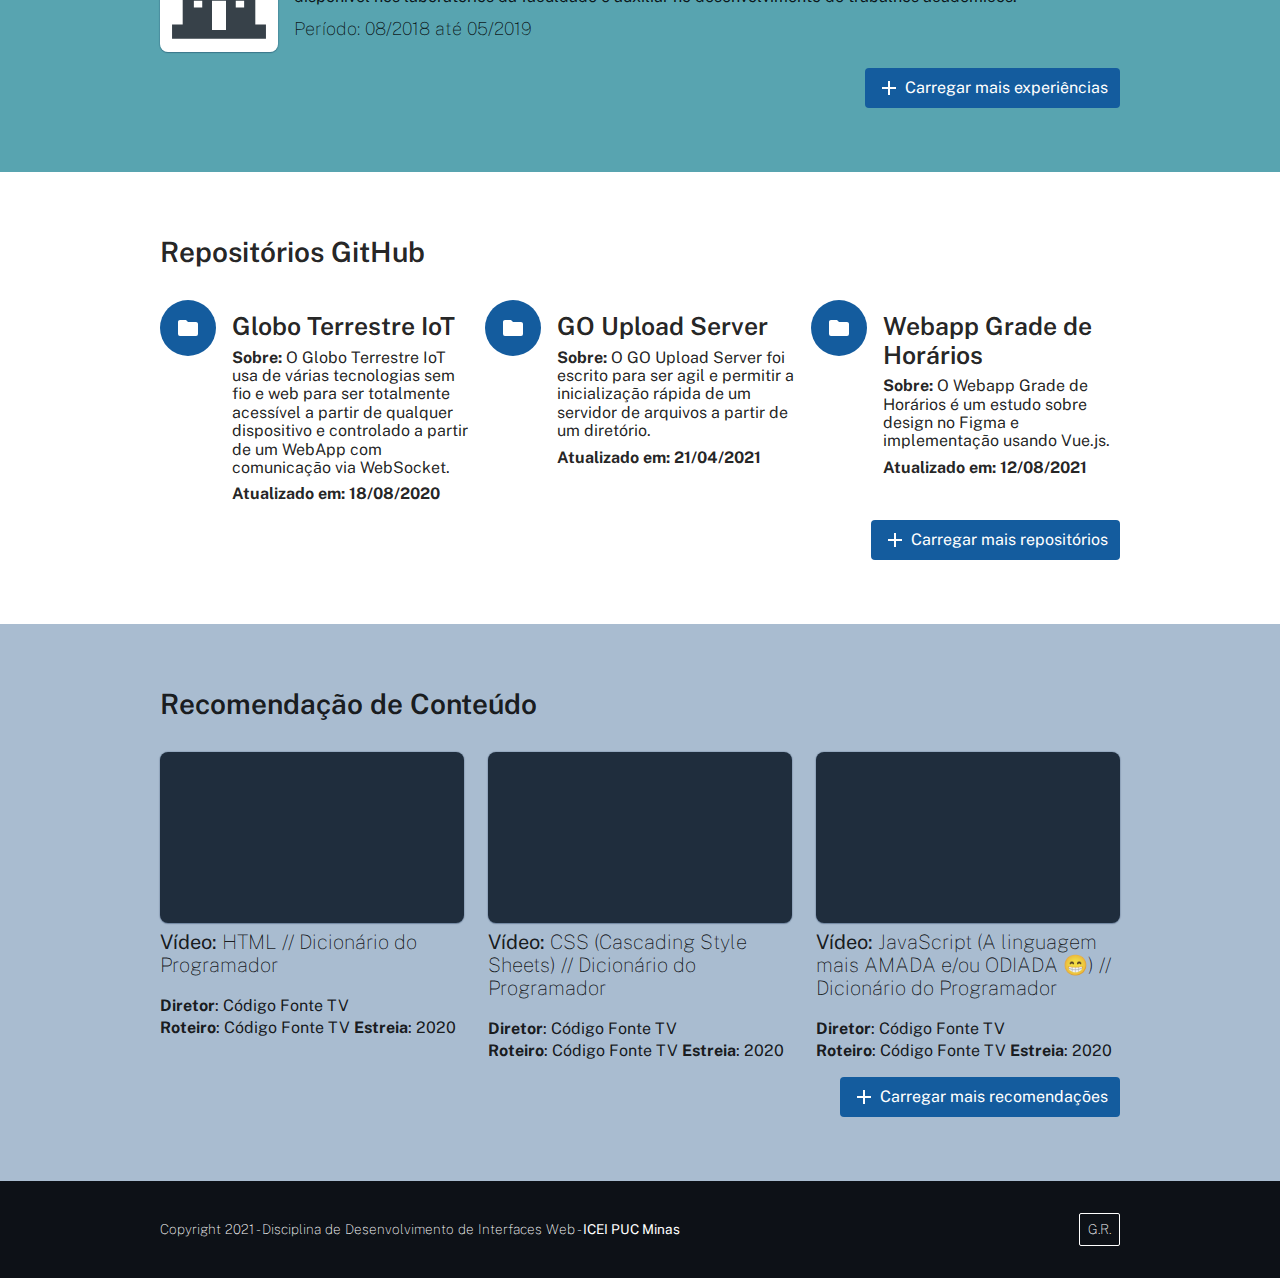
==== commit 010a2eb0: "Ajustes no estilo" ====
--- a/index.html
+++ b/index.html
@@ -29,7 +29,7 @@
             <a href="#projects-section">projetos</a>
           </li>
           <li>
-            <a href="#experience-section">experiencia</a>
+            <a href="#experience-section">experiência</a>
           </li>
           <li>
             <a href="#github-repositories-section">repositórios github</a>
--- a/style.css
+++ b/style.css
@@ -146,6 +146,8 @@
   }
   .masthead nav ul li a {
     text-decoration: none;
+    text-transform: uppercase;
+    font-size: 0.85rem;
   }
   .masthead nav ul li a, .masthead nav ul li a:link, .masthead nav ul li a:visited {
     color: #ffffff;
@@ -225,6 +227,7 @@
 .profile-section .profile-section__content .profile-section__profile-picture {
   border-radius: 8px;
   height: 30vh;
+  max-height: 400px;
   box-shadow: rgba(9, 30, 66, 0.25) 0px 1px 1px, rgba(9, 30, 66, 0.13) 0px 0px 1px 1px;
 }
 
@@ -344,10 +347,16 @@
   }
 }
 
+.projects-section .projects-section__content .projects-section__projects-list figure {
+  display: flex;
+  flex-direction: column;
+  align-items: center;
+}
+
 .projects-section .projects-section__content .projects-section__projects-list figure img {
   display: block;
   height: auto;
-  width: 100%;
+  width: 75%;
   border-radius: 8px;
   box-shadow: rgba(9, 30, 66, 0.25) 0px 1px 1px, rgba(9, 30, 66, 0.13) 0px 0px 1px 1px;
 }
@@ -367,6 +376,12 @@
   text-align: center;
 }
 
+@media (min-width: 992px) {
+  .projects-section .projects-section__content .projects-section__projects-list figure figcaption {
+    font-size: 1rem;
+  }
+}
+
 .projects-section .projects-section__content footer {
   display: flex;
   justify-content: center;
@@ -432,7 +447,7 @@
 .experience-section .experience-section__content .experience-section__experience-list .experience-section__experience-card .experience-section__experience-card__side {
   display: flex;
   flex-direction: column;
-  row-gap: 0.25rem;
+  row-gap: 0.75rem;
   justify-content: space-between;
 }
 
@@ -512,11 +527,12 @@
 
 .github-repositories-section .github-repositories-section__content .github-repositories-section__repositories-list .github-repositories-section__repository-card {
   display: flex;
-  align-items: flex-start;
   column-gap: 1rem;
+  flex: 1;
 }
 
 .github-repositories-section .github-repositories-section__content .github-repositories-section__repositories-list .github-repositories-section__repository-card .repository-card__image-container {
+  align-self: flex-start;
   display: flex;
   justify-content: center;
   align-items: center;
@@ -535,6 +551,14 @@
 .github-repositories-section .github-repositories-section__content .github-repositories-section__repositories-list .repository-card__text-container h3 {
   font-size: 1.55rem;
   font-weight: 600;
+}
+
+.github-repositories-section .github-repositories-section__content .github-repositories-section__repositories-list .repository-card__text-container h3 a {
+  text-decoration: none;
+}
+
+.github-repositories-section .github-repositories-section__content .github-repositories-section__repositories-list .repository-card__text-container h3 a, .github-repositories-section .github-repositories-section__content .github-repositories-section__repositories-list .repository-card__text-container h3 a:link, .github-repositories-section .github-repositories-section__content .github-repositories-section__repositories-list .repository-card__text-container h3 a:visited {
+  color: rgba(0, 0, 0, 0.87);
 }
 
 .github-repositories-section .github-repositories-section__content .github-repositories-section__repositories-list .repository-card__text-container > p:last-child {
@@ -617,8 +641,15 @@
 }
 
 .recommendation-section .recommendation-section__content .recommendation-section__recommendation-list .recommendation-section__recommendation-card > h3 {
-  font-size: 1.5rem;
-  font-weight: 600;
+  font-size: 1.25rem;
+  font-weight: 100;
+  margin: 0.25rem 0rem;
+}
+
+@media (min-width: 992px) {
+  .recommendation-section .recommendation-section__content .recommendation-section__recommendation-list .recommendation-section__recommendation-card > h3 {
+    margin: 0.25rem 0rem 1rem 0rem;
+  }
 }
 
 .recommendation-section .recommendation-section__content footer {
